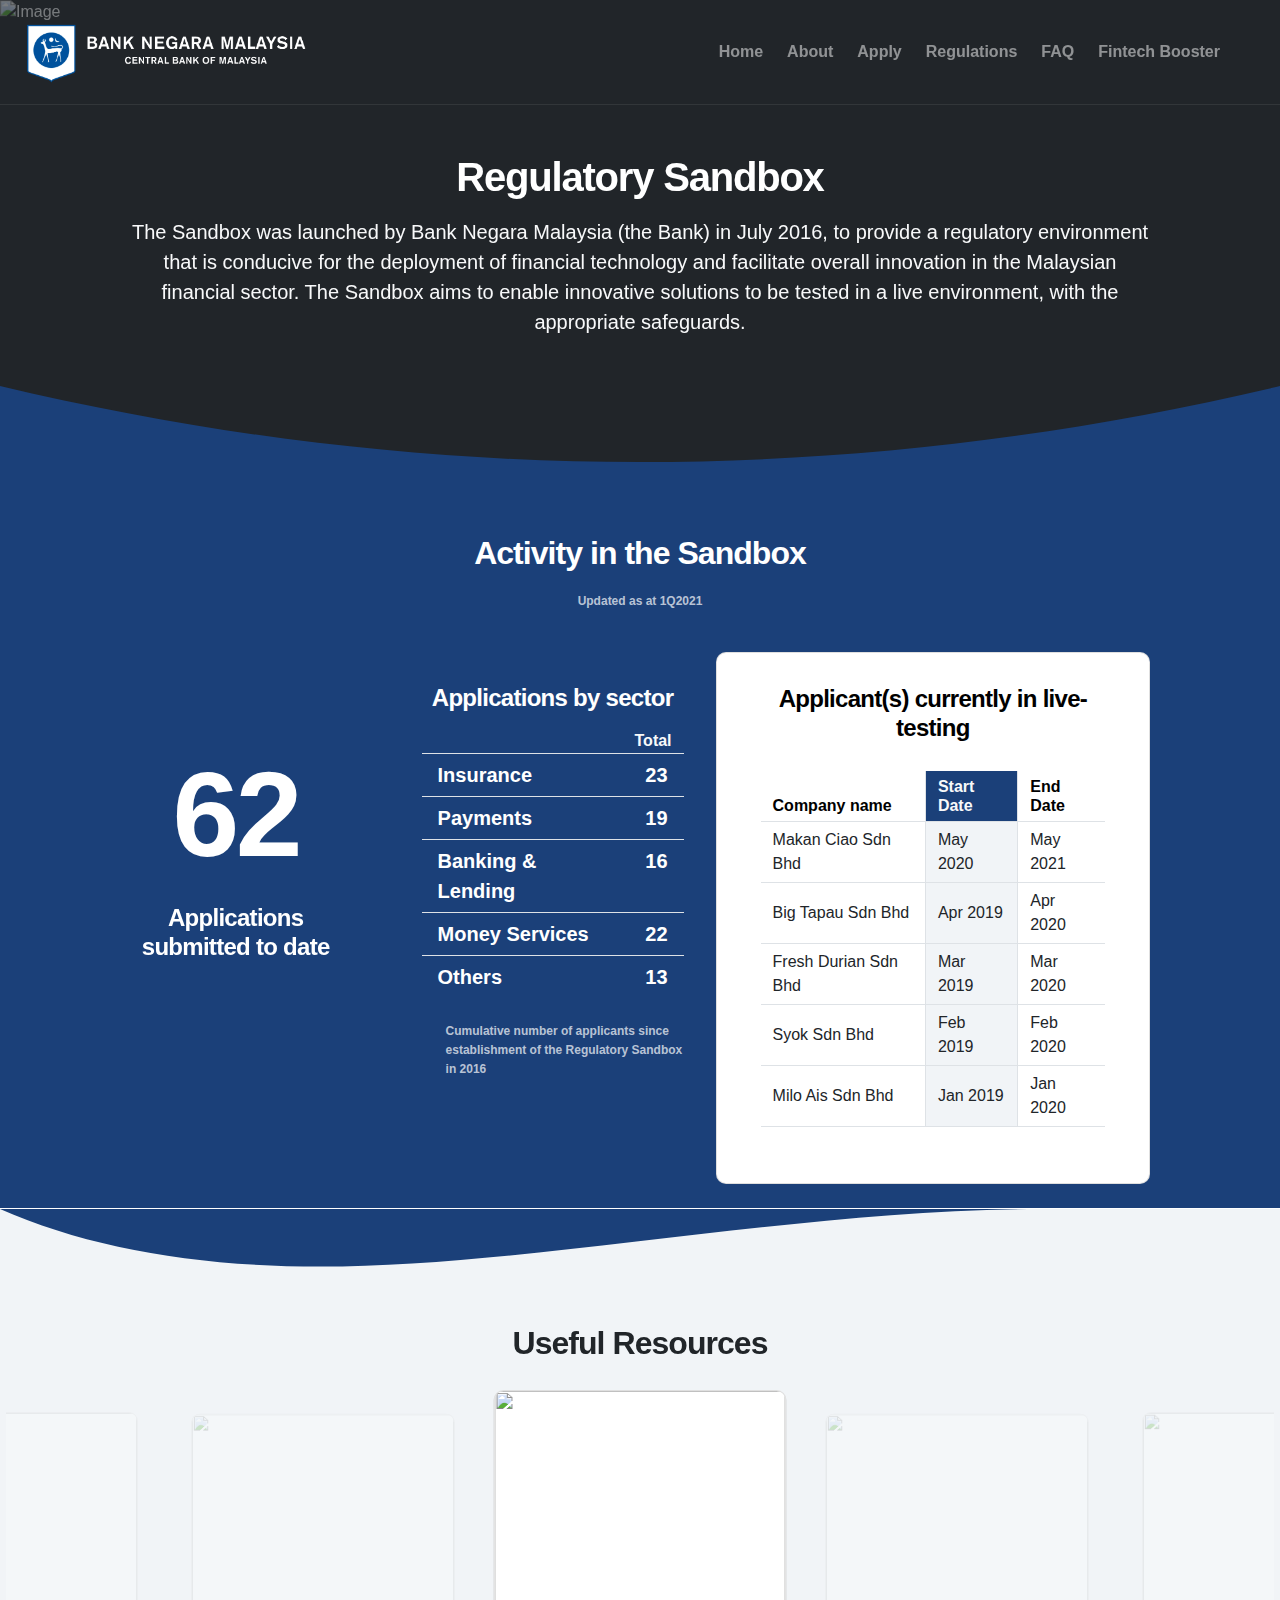
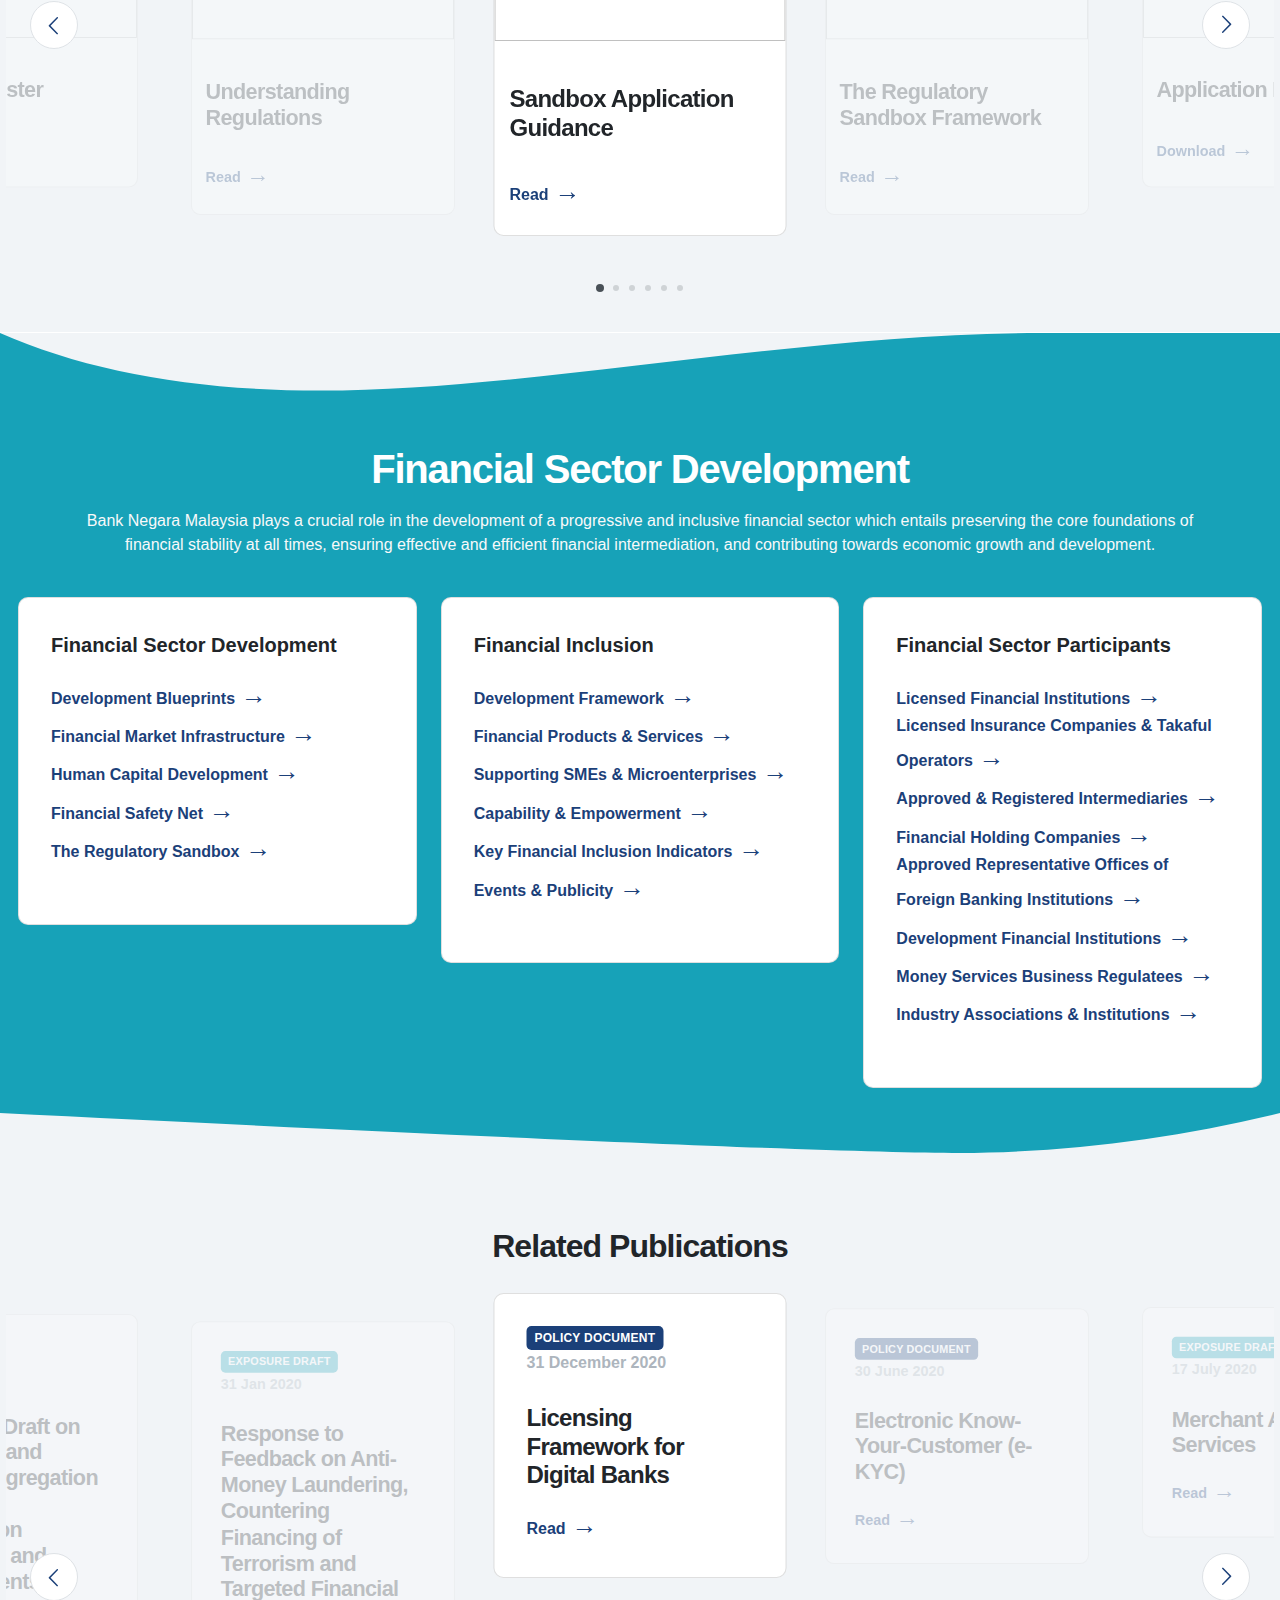
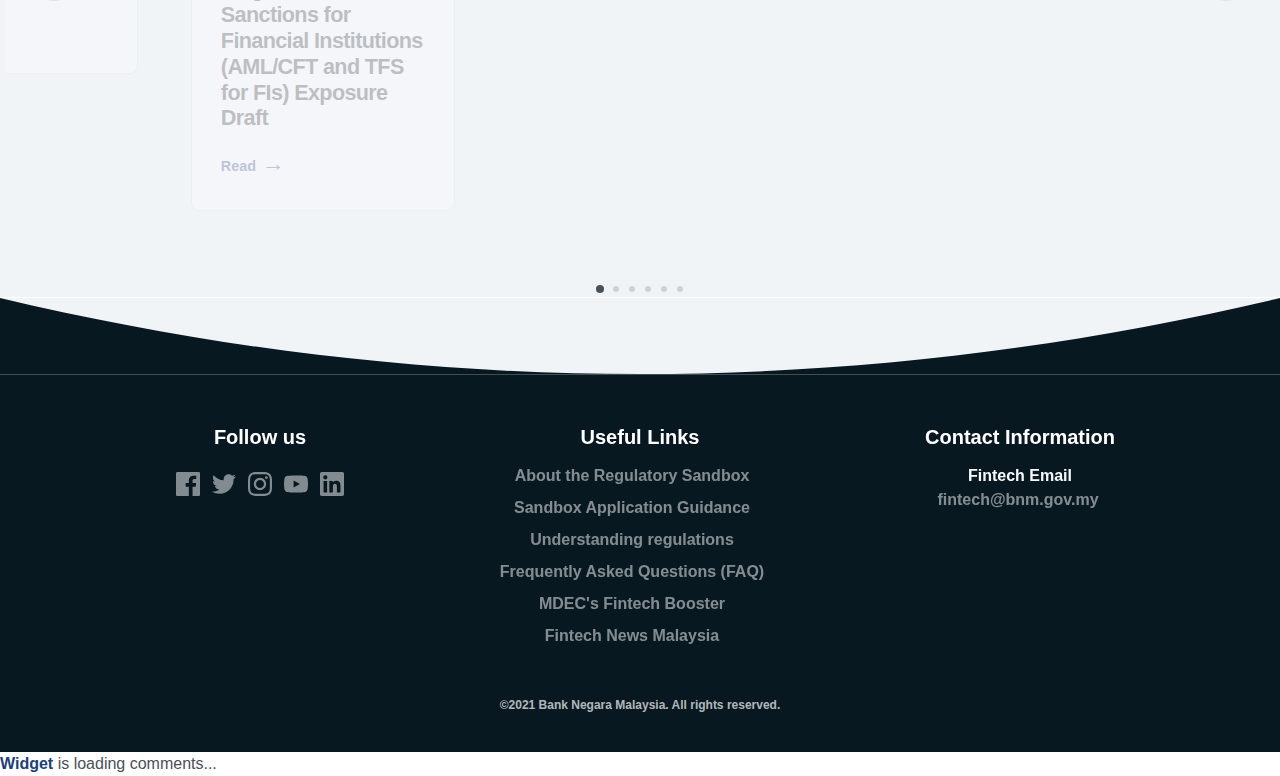
==== index.html @ b15d2ab7 "test comment box" ====
<!DOCTYPE html>
<!-- saved from url=(0043)https://www.bnm.gov.my/finmkt.html -->
<html lang="en"><head><meta http-equiv="Content-Type" content="text/html; charset=UTF-8">
<style type="text/css" id="jarallax-clip-0">
#jarallax-container-0 {
           clip: rect(0 1903px 447.71875px 0);
           clip: rect(0, 1903px, 447.71875px, 0);
}
.pie {
  width:400px;
  height:300px;
  padding: 1em;
}
</style>
        </head>
<body data-smooth-scroll-offset="73" data-aos-easing="ease" data-aos-duration="400" data-aos-delay="0" data-new-gr-c-s-check-loaded="14.1000.0" data-gr-ext-installed="" class="loaded">



    
    <title>Regulatory Sandbox</title>
    <meta name="viewport" content="width=device-width, initial-scale=1.0">
    <meta name="description" content="BNM Regulatory Sandbox">
<link rel="shortcut icon" href="favicon.ico">
    <link href="Important-Stuff/loader-typing.css" rel="stylesheet" type="text/css" media="all">
    <link href="Important-Stuff/theme-coworking.css" rel="stylesheet" type="text/css" media="all">
    <link href="Important-Stuff/custom.css" rel="stylesheet" type="text/css" media="all">
    <link rel="preload" as="font" href="Important-Stuff/fonts/Inter-UI-upright.var.woff2" type="font/woff2" crossorigin="anonymous">
    <link rel="preload" as="font" href="Important-Stuff/fonts/Inter-UI.var.woff2" type="font/woff2" crossorigin="anonymous">

    <div class="loader">
      <div class="loading-animation"></div>
    </div>
 
    <div class="navbar-container" style="min-height: 142.531px; margin-bottom: -142.531px;">
      <nav class="navbar navbar-expand-lg navbar-dark" data-overlay="" data-sticky="top" style="max-width: 1903px; top: 0px;">
        <div class="container col">
          <div class="px-1 col-6 col-sm-5 col-md-4 col-lg-3 col-xl-3">
            <img src="Important-Stuff/bnm_logo_L.png" alt="BNM Logo">
          </div>

          <button class="navbar-toggler order-last" type="button" data-toggle="collapse" data-target=".navbar-collapse" aria-expanded="false" aria-label="Toggle navigation">
            <svg xmlns="http://www.w3.org/2000/svg" width="24" height="24" viewBox="0 0 24 24" fill="none" class="injected-svg icon navbar-toggler-open" data-src="images/icons/interface/menu.svg" xmlns:xlink="http://www.w3.org/1999/xlink">
<path d="M3 17C3 17.5523 3.44772 18 4 18H20C20.5523 18 21 17.5523 21 17V17C21 16.4477 20.5523 16 20 16H4C3.44772 16 3 16.4477 3 17V17ZM3 12C3 12.5523 3.44772 13 4 13H20C20.5523 13 21 12.5523 21 12V12C21 11.4477 20.5523 11 20 11H4C3.44772 11 3 11.4477 3 12V12ZM4 6C3.44772 6 3 6.44772 3 7V7C3 7.55228 3.44772 8 4 8H20C20.5523 8 21 7.55228 21 7V7C21 6.44772 20.5523 6 20 6H4Z" fill="#212529"></path>
</svg>
            <svg xmlns="http://www.w3.org/2000/svg" width="24" height="24" viewBox="0 0 24 24" fill="none" class="injected-svg icon navbar-toggler-close" data-src="images/icons/interface/cross.svg" xmlns:xlink="http://www.w3.org/1999/xlink">
<path d="M16.2426 6.34311L6.34309 16.2426C5.95257 16.6331 5.95257 17.2663 6.34309 17.6568C6.73362 18.0473 7.36678 18.0473 7.75731 17.6568L17.6568 7.75732C18.0473 7.36679 18.0473 6.73363 17.6568 6.34311C17.2663 5.95258 16.6331 5.95258 16.2426 6.34311Z" fill="#212529"></path>
<path d="M17.6568 16.2426L7.75734 6.34309C7.36681 5.95257 6.73365 5.95257 6.34313 6.34309C5.9526 6.73362 5.9526 7.36678 6.34313 7.75731L16.2426 17.6568C16.6331 18.0473 17.2663 18.0473 17.6568 17.6568C18.0474 17.2663 18.0474 16.6331 17.6568 16.2426Z" fill="#212529"></path>
</svg>
          </button>
          <div class="col-lg-8  col-xl-7 collapse navbar-collapse justify-content-end order-last">
            <div class="py-2 py-lg-0">
              <ul class="navbar-nav">
                
                <li class="nav-item ">
                  <a href="index.html" class="text-wrap nav-link">Home</a>
                </li>

                <li class="nav-item ">
                  <a href="About.html" target="_blank" class="text-wrap nav-link">About</a>
                </li>

                <li class="nav-item ">
                  <a href="Guidance.html" target="_blank" class="text-wrap nav-link">Apply</a>
                </li>

                <li class="nav-item ">
                  <a href="Regulations.html" target ="_blank" class="text-wrap nav-link">Regulations</a>
                </li>
                
                <li class="nav-item ">
                  <a href="FAQ.html" target ="_blank" class="text-wrap nav-link">FAQ</a>
                </li>
                
                <li class="nav-item ">
                  <a href="https://fintechbooster.com.my/" target ="_blank" class="text-wrap nav-link">Fintech Booster</a>
                </li>
                
                <li class="nav-item dropdown">
                  <a href="" class=" text-wrap nav-link dropdown-toggle" data-toggle="dropdown-grid" aria-expanded="false" aria-haspopup="true"></a>
                  <div class="dropdown-menu row" style="left: -1855px;">
                    <div class="col-auto" data-dropdown-content="" style="left: 1855px;">
                      <div class="dropdown-grid-menu">
                      <a href="" class="dropdown-item"></a>
                      </div>
                    </div>
                  </div>
                </li>
              </ul>
            </div>
          </div>
        </div>
      </nav>
    </div>
     
    <section class="bg-dark text-light header-inner p-0 jarallax position-relative" data-jarallax="" data-speed="0.2" data-overlay="" style="padding-top: 142.531px !important;">
      
      
      <div class="container py-0">
         <div class="row py-5 text-center justify-content-center aos-init aos-animate" data-aos="fade-up">
           <div class="col">
        <h1 class="h1">Regulatory Sandbox</h1>
            <p class="lead px-5 mb-0">The Sandbox was launched by Bank Negara Malaysia (the Bank) in July 2016, to provide a regulatory environment that is conducive for the deployment of financial technology and facilitate overall innovation in the Malaysian financial sector. The Sandbox aims to enable innovative solutions to be tested in a live environment, with the appropriate safeguards.</p>
           </div>
         </div>
       </div>
 
  
       <div class="divider">
        <svg xmlns="http://www.w3.org/2000/svg" xmlns:xlink="http://www.w3.org/1999/xlink" width="100%" height="96px" viewBox="0 0 100 100" version="1.1" preserveAspectRatio="none" class="injected-svg bg-primary" data-src="/o/covid-19/images/dividers/divider-2.svg">
    <path d="M0,0 C16.6666667,66 33.3333333,99 50,99 C66.6666667,99 83.3333333,66 100,0 L100,100 L0,100 L0,0 Z"></path>
</svg>
       </div>
 
     <div id="jarallax-container-0" style="position: absolute; top: 0px; left: 0px; width: 100%; height: 100%; overflow: hidden; pointer-events: none; z-index: -100;"><img src="https://www.laststagewest.net/wp-content/uploads/2019/08/what-is-internet-marketing-jobs.jpeg" alt="Image" class="jarallax-img opacity-40" style="object-fit: cover; object-position: 50% 50%; max-width: none; position: fixed; top: 0px; left: 0px; width: 1903px; height: 801.544px; overflow: hidden; pointer-events: none; margin-top: 44.2281px; transform: translate3d(0px, -39.3266px, 0px);"></div></section>
 
     
     <section class="bg-primary pt-6 pb-0 has-divider text-light">
       <div class="container py-0">
         <div class="row justify-content-center text-center mb-3">
           <div class="col">
             <h2 class="h2">Activity in the Sandbox</h2>
             <p><small class="text-muted">Updated as at 1Q2021</small></p>
           </div>
         </div>
       </div>
 
         <div class="row justify-content-center">
           <div class="col-auto pt-7 mr-5 aos-init aos-animate text-light" data-aos="fade-up" data-aos-delay="100" style="text-align: center;">
             <span class="display-4 d-block" data-countup="" data-start="1" data-end="93" data-duration="5" data-grouping="true" style="font-size: 120px; text-align: center;">93</span>
             <span class="h4">Applications</span>
             <div style="text-align: center;"><span class="h4">submitted to date</span></div>
           </div> 
 
                     <div class="card-body col-3 text-light">
                       <h4 style="text-align: center;">Applications by sector</h4>
                       <div class="column mr-2" style="text-align: right;"><b>Total</b></div>
                       <table class="table">
                       <tbody><tr>
                         <th class="h5 pt-1 pb-1" scope="row">Insurance 
                 </th>
                         <td class="h5 pt-1 pb-1" style="text-align: right;">23</td>
                       </tr>
                       <tr>
                        <th class="h5 pt-1 pb-1" scope="row">Payments 
                 </th>
                         <td class="h5 pt-1 pb-1" style="text-align: right;">19</td>
                       </tr>
                       <tr>
                         <th class="h5 pt-1 pb-1" scope="row">Banking & Lending
                 </th>
                         <td class="h5 pt-1 pb-1" style="text-align: right;">16</td>
                       </tr>
                       <tr>
                         <th class="h5 pt-1 pb-1" scope="row">Money Services
                 </th>
                         <td class="h5 pt-1 pb-1" style="text-align: right;">22</td>
                       </tr>
                       <tr>
                       </tr><tr>
                         <th class="h5 pt-1 pb-1" scope="row">Others
                 </th>
                         <td class="h5 pt-1 pb-1" style="text-align: right;">13</td>
                       </tr>
                       </tbody></table>
                       <small style="text-align: left" class="ml-3 text-muted">Cumulative number of applicants since establishment of the Regulatory Sandbox in 2016</small>
                     </div>

       
       <!--  FIN MKT LONG TERM INDICATORS -->
       
                  <div class="card col-4">
                    <div class="card-body d-flex flex-column">
                      <table class="table pricing-table ">
                        <h4 class="pb-2" style="text-align: center; color: black;">Applicant(s) currently in live-testing</h4>
                    <thead>
                      <tr>
                        <th scope="col" class="py-1 px-2 h6" style="color: black;"> Company name</th>
                        <th scope="col" class="py-1 px-2 bg-primary text-light h6">Start Date</th>
                        <th scope="col" class="py-1 px-2 h6" style="color: black;">End Date</th>
                      </tr>
                    </thead>
                    <tbody>
                      <tr>
                        <td scope="col" class="py-1 px-2">Makan Ciao Sdn Bhd</td>
                        <td scope="col" class="py-1 px-2 bg-primary-alt">May 2020</td>
                        <td scope="col" class="py-1 px-2">May 2021</td>
                      </tr>
                      <tr>
                        <td scope="col" class="py-1 px-2">Big Tapau Sdn Bhd</td>
                        <td scope="col" class="py-1 px-2 bg-primary-alt">Apr 2019</td>
                        <td scope="col" class="py-1 px-2">Apr 2020</td>
                      </tr>
                      <tr>
                        <td scope="col" class="py-1 px-2">Fresh Durian Sdn Bhd</td>
                        <td scope="col" class="py-1 px-2 bg-primary-alt">Mar 2019</td>
                        <td scope="col" class="py-1 px-2">Mar 2020</td>
                      </tr>
                      <tr>
                        <td scope="col" class="py-1 px-2">Syok Sdn Bhd</td>
                        <td scope="col" class="py-1 px-2 bg-primary-alt">Feb 2019</td>
                        <td scope="col" class="py-1 px-2">Feb 2020</td>
                      </tr>
                      <tr>
                        <td scope="col" class="py-1 px-2">Milo Ais Sdn Bhd</td>
                        <td scope="col" class="py-1 px-2 bg-primary-alt">Jan 2019</td>
                        <td scope="col" class="py-1 px-2">Jan 2020</td>
                      </tr>
                      </tbody></table>
                    </div>
                  </div>
                   </div>
                 </div>
       
             </div>
 </section>

 <div class="divider bg-primary py-0">
  <svg xmlns="http://www.w3.org/2000/svg" xmlns:xlink="http://www.w3.org/1999/xlink" width="100%" height="96px" viewBox="0 0 100 100" version="1.1" preserveAspectRatio="none" class="injected-svg bg-primary-alt" data-src="/o/covid-19/images/dividers/divider-3.svg">
<path d="M0,0 C6.83050094,50 15.1638343,75 25,75 C41.4957514,75 62.4956597,0 81.2456597,0 C93.7456597,0 99.9971065,0 100,0 L100,100 L0,100"></path>
</svg>
</div>



<section class="bg-primary-alt pt-0 pb-6">
    
  <div class="container">
        <div class="row justify-content-center text-center mb-2">
          <div class="col">
            <h2 class="mx-lg-8"><br>Useful Resources</br></h2>
            </div>
          </div>
        </div>
      
      <div class="arrows-inside highlight-selected mb-0 mx-1 flickity-enabled is-draggable" data-flickity="{ &quot;autoPlay&quot;: true, &quot;imagesLoaded&quot;: true, &quot;wrapAround&quot;: true }" tabindex="0">
   
          
<!--CAROUSELL-->
          <div class="carousel-cell col-lg-3 col-md-3 col-sm-6 col-6 py-10">
            <div class="card card-body d-flex flex-column" style="padding:0;">
                    <a href="#">
                      <div class="mr-2">
                      </div>
                      <img src="https://img.freepik.com/free-photo/aerial-view-business-data-analysis-graph_53876-13390.jpg?size=626&ext=jpg" class="card-img-top flex-grow-1" height="250px">
                    <h4 style="margin: 15px;"><br>Sandbox Application Guidance</h4></a>
                    <a href="Guidance.html" target ="_blank" class="hover-arrow mb-3" style="margin: 15px;">Read</a>
                    </div>
                  </div>

            <div class="carousel-cell col-lg-3 col-md-3 col-sm-6 col-6 py-10">
              <div class="card card-body d-flex flex-column" style="padding:0;">
                     <a href="#">
                        <div class="mr-2">
                        </div>
                        <img src="https://s3images.coroflot.com/user_files/individual_files/492635_N97W_so9_OqNDmvQ3KF7v0EO7.jpg" class="card-img-top flex-grow-1" height="250px">
                        <h4 style="margin: 15px;"><br>The Regulatory Sandbox Framework</h4></a>
                          <a href="https://www.bnm.gov.my/documents/20124/761691/pd_regulatorysandboxframework_Oct2016.pdf" target ="_blank" class="hover-arrow mb-3" style="margin: 15px;">Read</a>
                        </div>
                      </div>

                      <div class="carousel-cell col-lg-3 col-md-3 col-sm-6 col-6 py-10">
                        <div class="card card-body d-flex flex-column" style="padding:0;">
                          <a href="#">
                                  <div class="mr-2">
                                  </div>
                                  <img src="https://ak.picdn.net/shutterstock/videos/1019128414/thumb/10.jpg" class="card-img-top flex-grow-1" height="250px" >
                                  <h4 style="margin: 15px;"><br>Application Form</h4>
                                  <a href="/BNM-Sandbox-Application-Form.docx" download="BNM-Sandbox-Application-Form.docx" target ="_blank" class="hover-arrow mb-3" style="margin: 15px;">Download</a>
                              </div>
                            </div>

                            <div class="carousel-cell col-lg-3 col-md-3 col-sm-6 col-6 py-10">
                        <div class="card card-body d-flex flex-column" style="padding:0;">
                                      <a href="#">
                                        <div class="mr-2">
                                        </div>
                                        <img src="https://img.freepik.com/free-photo/business-man-hand-holding-wooden-cube-with-faq-text_42256-1160.jpg?size=626&ext=jpg" class="card-img-top flex-grow-1" height="250px">
                                      <h4 style="margin: 15px"><br>Frequently Asked Questions (FAQ)</h4></a>
                                      <a href="FAQ.html" target ="_blank" class="hover-arrow mb-3" style="margin: 15px;">Read</a>
                                    </div>
                                  </div>

                                  <div class="carousel-cell col-lg-3 col-md-3 col-sm-6 col-6 py-10">
                        <div class="card card-body d-flex flex-column" style="padding:0;">
                                            <a href="#">
                                              <div class="mr-2">
                                              </div>
                                              <img src="https://www.richardweechambers.com/wp-content/uploads/2020/08/RWC-e-Flyer_Partner-of-Fintech-Booster_Logo_RWC_Instagram-803x402.jpg" class="card-img-top flex-grow-1" height="250px">
                                            <h4 style="margin: 15px;"><br>Fintech Booster</h4></a>
                                            <a href="https://fintechbooster.com.my/" target ="_blank" class="hover-arrow mb-3" style="margin: 15px;">Explore</a>
                                          </div>
                                        </div>

                                        <div class="carousel-cell col-lg-3 col-md-4 col-sm-7 col-7 py-10">
                        <div class="card card-body d-flex flex-column" style="padding:0;">
                                                  <a href="#">
                                                    <div class="mr-2">
                                                    </div>
                                                    <img src="https://st.depositphotos.com/1007283/2518/i/600/depositphotos_25184919-stock-photo-rules-and-regulations.jpg" class="card-img-top flex-grow-1" height="250px">
                                                    <h4 style="margin: 15px;"><br>Understanding Regulations</h4></a>
                                                  <a href="Regulations.html" target ="_blank" class="hover-arrow mb-3" style="margin: 15px;">Read</a>
                                                </div>
                                              </div>

                                            </div>

  
<!--END OF CAROUSELL-->   
</section>

<div class="divider bg-primary-alt py-0">
  <svg xmlns="http://www.w3.org/2000/svg" xmlns:xlink="http://www.w3.org/1999/xlink" width="100%" height="96px" viewBox="0 0 100 100" version="1.1" preserveAspectRatio="none" class="injected-svg bg-info" data-src="images/dividers/divider-3.svg">
<path d="M0,0 C6.83050094,50 15.1638343,75 25,75 C41.4957514,75 62.4956597,0 81.2456597,0 C93.7456597,0 99.9971065,0 100,0 L100,100 L0,100"></path>
</svg>
</div>

   


 


<!--  FINANCIAL DEVELOPMENT  -->

<section class="bg-info pt-4 pb-0 has-divider">
  <div class="container py-0">
    <div class="row justify-content-center text-light text-center mb-3">
      <div class="col">
        <h3 class="h1 mx-xl-6">Financial Sector Development</h3>
        <p class="">Bank Negara Malaysia plays a crucial role in the development of a progressive and inclusive financial sector which entails preserving the core foundations of financial stability at all times, ensuring effective and efficient financial intermediation, and contributing towards economic growth and development.</p>
      </div>
    </div>
  </div>

  <div class="row mx-1 justify-content-center">

      <div class="col-11 col-md-6 col-lg-4">
        <div class="card card-body">
          <div class="flex-grow-1 mb-3">
            <h5 class="h5">
              Financial Sector Development
            </h5>
            <div><a href="https://www.bnm.gov.my/financial-sector-blueprint" class="hover-arrow">Development Blueprints</a></div>
            <div><a href="https://www.bnm.gov.my/web/guest/financial-market-infrastructure" class="hover-arrow">Financial Market Infrastructure</a></div>
            <div><a href="https://www.bnm.gov.my/web/guest/human-capital-development" class="hover-arrow">Human Capital Development</a></div>
            <div><a href="https://www.bnm.gov.my/web/guest/financial-safety-net" class="hover-arrow">Financial Safety Net</a></div>
            <div><a href="" class="hover-arrow">The Regulatory Sandbox</a></div>
          </div>
        </div>
      </div>

      <div class="col-11 col-md-6 col-lg-4">
        <div class="card card-body">
          <div class="flex-grow-1 mb-3">
            <h5 class="h5">Financial Inclusion</h5>
            <div><a href="https://www.bnm.gov.my/overview-of-financial-inclusion-in-malaysia" target ="_blank" class="hover-arrow">Development Framework</a></div>                
            <div><a href="https://www.bnm.gov.my/financial-products-and-services" target ="_blank" class="hover-arrow">Financial Products & Services</a></div>
            <div><a href="https://www.bnm.gov.my/sme-financing" target ="_blank" class="hover-arrow">Supporting SMEs & Microenterprises</a></div>
            <div><a href="https://www.bnm.gov.my/financial-capability-and-empowerment" class="hover-arrow">Capability & Empowerment</a></div>
            <div><a href="https://www.bnm.gov.my/financial-inclusion-data-for-malaysia" target ="_blank" class="hover-arrow">Key Financial Inclusion Indicators</a></div>
            <div><a href="https://www.bnm.gov.my/events-and-highlights" target ="_blank" class="hover-arrow">Events & Publicity</a></div>
          </div>
        </div>
      </div>

      <div class="col-11 col-md-6 col-lg-4">
        <div class="card card-body">
          <div class="flex-grow-1 mb-3">
            <h5 class="h5">
              Financial Sector Participants
            </h5>
            <div><a href="https://www.bnm.gov.my/list-of-licensed-financial-institutions" class="hover-arrow">Licensed Financial Institutions</a></div>
            <div><a href="https://www.bnm.gov.my/list-of-licensed-financial-institutions" class="hover-arrow">Licensed Insurance Companies & Takaful Operators</a></div>
            <div><a href="https://www.bnm.gov.my/list-of-approved-and-registered-intermediaries" class="hover-arrow">Approved & Registered Intermediaries</a></div>
            <div><a href="https://www.bnm.gov.my/list-of-financial-holding-companies" class="hover-arrow">Financial Holding Companies</a></div>
            <div><a href="https://www.bnm.gov.my/list-of-approved-representative-offices-of-foreign-banking-institutions-in-malaysia" class="hover-arrow">Approved Representative Offices of Foreign Banking Institutions</a></div>
            <div><a href="https://www.bnm.gov.my/dfi-overview" class="hover-arrow">Development Financial Institutions</a></div>
            <div><a href="https://www.bnm.gov.my/existing-regulatees" class="hover-arrow">Money Services Business Regulatees</a></div>
            <div><a href="https://www.bnm.gov.my/industry-associations-training-institutions" class="hover-arrow">Industry Associations & Institutions</a></div>
    </div>
        </div>
      </div>
  </div>
  <div class="divider bg-info py-0">
    <svg xmlns="http://www.w3.org/2000/svg" xmlns:xlink="http://www.w3.org/1999/xlink" width="100%" height="96px" viewBox="0 0 100 100" version="1.1" preserveAspectRatio="none" class="injected-svg bg-primary-alt" data-src="/o/finmkt/images/dividers/divider-1.svg">
 <path d="M0,0 C40,33 66,52 75,52 C83,52 92,33 100,0 L100,100 L0,100 L0,0 Z"></path>
</svg>
</div>
</section>




<!-- LATEST PUBLICATIONS CAROUSEL -->

  
<section class="bg-primary-alt pt-0 pb-4">
  <div id="related-publications">
    
  <div class="container">
        <div class="row justify-content-center text-center mb-2">
          <div class="col">
            <h2 class="mx-lg-8"><br>Related Publications</br></h2>
            </div>
          </div>
        </div>
      </div>
      
      <div class="arrows-inside highlight-selected mb-0 mx-1 flickity-enabled is-draggable" data-flickity="{ &quot;autoPlay&quot;: true, &quot;imagesLoaded&quot;: true, &quot;wrapAround&quot;: true }" tabindex="0">
   
          
<!--CAROUSELL-->
          <div class="carousel-cell col-lg-3 col-md-3 col-sm-6 col-6 py-10">
            <div class="card card-body d-flex flex-column">
                    <a href="#">
                      <div class="mr-2">
                      <span class="badge badge-primary">Policy Document</span>
                      </div>
                      <span class="text-muted">31 December 2020</span>
                    <h4><br>Licensing Framework for Digital Banks</h4></a>
                    <a href="https://www.bnm.gov.my/-/regulatory-framework-for-digital-banks-update-" target ="_blank" class="hover-arrow">Read</a>
                  </div>
                </div>
            <div class="carousel-cell col-lg-3 col-md-3 col-sm-6 col-6 py-10">
              <div class="card card-body d-flex flex-column">
                     <a href="#">
                        <div class="mr-2">
                        <span class="badge badge-primary">Policy Document</span>
                        </div>
                         <span class="text-muted">30 June 2020</span>
                          <h4><br>Electronic Know-Your-Customer (e-KYC)</h4></a>
                          <a href="https://www.bnm.gov.my/documents/20124/948107/e-KYC+Policy+Document+300620.pdf/af752210-02e5-d2a4-e2ee-04b00c731a91?t=1594085248675" target ="_blank" class="hover-arrow">Read</a>
                        </div>
                      </div>
                      <div class="carousel-cell col-lg-3 col-md-3 col-sm-6 col-6 py-10">
                        <div class="card card-body d-flex flex-column">
                                <a href="#">
                                  <div class="mr-2">
                                  <span class="badge badge-info">Exposure Draft</span>
                                  </div>
                                  <span class="text-muted">17 July 2020</span>
                                <h4><br>Merchant Acquiring Services</h4></a>
                                <a href="https://www.bnm.gov.my/documents/20124/943361/Merchant+Acquiring+Services+-+Exposure+Draft.pdf/4aed917a-4ad1-5cab-400b-a1e0e3996341?t=1600348844368" target ="_blank" class="hover-arrow">Read</a>
                              </div>
                            </div>
                            <div class="carousel-cell col-lg-3 col-md-3 col-sm-6 col-6 py-10">
                              <div class="card card-body d-flex flex-column">
                                      <a href="#">
                                        <div class="mr-2">
                                        <span class="badge badge-primary">Policy Document</span>
                                        </div>
                                        <span class="text-muted">19 June 2020</span>
                                      <h4><br>Risk Management in Technology (RMiT)</h4></a>
                                      <a href="https://www.bnm.gov.my/documents/20124/963937/Risk+Management+in+Technology+%28RMiT%29.pdf/810b088e-6f4f-aa35-b603-1208ace33619?t=1592866162078" target ="_blank" class="hover-arrow">Read</a>
                                    </div>
                                  </div>
                                  <div class="carousel-cell col-lg-3 col-md-4 col-sm-7 col-7 py-10">
                                    <div class="card card-body d-flex flex-column">
                                            <a href="#">
                                              <div class="mr-2">
                                              <span class="badge badge-secondary">Public Notice</span>
                                              </div>
                                              <span class="text-muted">20 June 2019</span>
                                            <h4><br>Exposure Draft on Insurance and Takaful Aggregation Business Registration Procedure and Requirements</h4></a>
                                            <a href="https://www.bnm.gov.my/-/exposure-draft-on-insurance-and-takaful-aggregation-business-registration-procedure-and-requirements" target ="_blank" class="hover-arrow">Read</a>
                                          </div>
                                        </div>
                                        <div class="carousel-cell col-lg-3 col-md-4 col-sm-7 col-7 py-10">
                                          <div class="card card-body d-flex flex-column">
                                                  <a href="#">
                                                    <div class="mr-2">
                                                    <span class="badge badge-info">Exposure Draft</span>
                                                    </div>
                                                    <span class="text-muted">31 Jan 2020</span>
                                                  <h4><br>Response to Feedback on Anti-Money Laundering, Countering Financing of Terrorism and Targeted Financial Sanctions for Financial Institutions (AML/CFT and TFS for FIs) Exposure Draft</h4></a>
                                                  <a href="https://www.bnm.gov.my/-/exposure-draft-on-insurance-and-takaful-aggregation-business-registration-procedure-and-requirements" target ="_blank" class="hover-arrow">Read</a>
                                                </div>
                                              </div>
</section>    
<!--END OF CAROUSELL-->
     
    
    <div class="divider bg-primary-alt py-0">
        <svg xmlns="http://www.w3.org/2000/svg" xmlns:xlink="http://www.w3.org/1999/xlink" width="100%" height="96px" viewBox="0 0 100 100" version="1.1" preserveAspectRatio="none" class="injected-svg bg-primary-3" data-src="images/dividers/divider-1.svg">
    <path d="M0,0 C16.6666667,66 33.3333333,99 50,99 C66.6666667,99 83.3333333,66 100,0 L100,100 L0,100 L0,0 Z"></path>
</svg>
    </div>
    

<!-- PAGE FOOTER -->	 
 
    <footer class="pb-4 pt-5 bg-primary-3 text-light" id="footer">
      <div class="container text-center">
        <div class="row mb-2 justify-content-center">
          <div class="mb-3 col-sm-8 col-md-4 col-lg-4">
            <h5>Follow us</h5>
            <ul class="nav d-flex justify-content-center">
              <li class="nav-item ">
                <a href="https://facebook.com/bnm.official" target="bnm" class="nav-link px-1">
                  <svg xmlns="http://www.w3.org/2000/svg" role="img" viewBox="0 0 24 24" class="injected-svg icon undefined" data-src="images/icons/social/facebook.svg" xmlns:xlink="http://www.w3.org/1999/xlink"><title>Facebook icon</title><path d="M22.676 0H1.324C.593 0 0 .593 0 1.324v21.352C0 23.408.593 24 1.324 24h11.494v-9.294H9.689v-3.621h3.129V8.41c0-3.099 1.894-4.785 4.659-4.785 1.325 0 2.464.097 2.796.141v3.24h-1.921c-1.5 0-1.792.721-1.792 1.771v2.311h3.584l-.465 3.63H16.56V24h6.115c.733 0 1.325-.592 1.325-1.324V1.324C24 .593 23.408 0 22.676 0"></path></svg>
                </a>
              </li>
              <li class="nav-item">
                <a href="https://twitter.com/BNM_official" target="bnm" class="nav-link px-1">
                  <svg xmlns="http://www.w3.org/2000/svg" role="img" viewBox="0 0 24 24" class="injected-svg icon undefined" data-src="images/icons/social/twitter.svg" xmlns:xlink="http://www.w3.org/1999/xlink"><title>Twitter icon</title><path d="M23.954 4.569c-.885.389-1.83.654-2.825.775 1.014-.611 1.794-1.574 2.163-2.723-.951.555-2.005.959-3.127 1.184-.896-.959-2.173-1.559-3.591-1.559-2.717 0-4.92 2.203-4.92 4.917 0 .39.045.765.127 1.124C7.691 8.094 4.066 6.13 1.64 3.161c-.427.722-.666 1.561-.666 2.475 0 1.71.87 3.213 2.188 4.096-.807-.026-1.566-.248-2.228-.616v.061c0 2.385 1.693 4.374 3.946 4.827-.413.111-.849.171-1.296.171-.314 0-.615-.03-.916-.086.631 1.953 2.445 3.377 4.604 3.417-1.68 1.319-3.809 2.105-6.102 2.105-.39 0-.779-.023-1.17-.067 2.189 1.394 4.768 2.209 7.557 2.209 9.054 0 13.999-7.496 13.999-13.986 0-.209 0-.42-.015-.63.961-.689 1.8-1.56 2.46-2.548l-.047-.02z"></path></svg>
                </a>
              </li>
              <li class="nav-item">
                <a href="https://instagram.com/banknegaramalaysia" target="bnm" class="nav-link px-1">
                  <svg xmlns="http://www.w3.org/2000/svg" role="img" viewBox="0 0 24 24" class="injected-svg icon undefined" data-src="images/icons/social/instagram.svg" xmlns:xlink="http://www.w3.org/1999/xlink"><title>Instagram icon</title><path d="M12 0C8.74 0 8.333.015 7.053.072 5.775.132 4.905.333 4.14.63c-.789.306-1.459.717-2.126 1.384S.935 3.35.63 4.14C.333 4.905.131 5.775.072 7.053.012 8.333 0 8.74 0 12s.015 3.667.072 4.947c.06 1.277.261 2.148.558 2.913.306.788.717 1.459 1.384 2.126.667.666 1.336 1.079 2.126 1.384.766.296 1.636.499 2.913.558C8.333 23.988 8.74 24 12 24s3.667-.015 4.947-.072c1.277-.06 2.148-.262 2.913-.558.788-.306 1.459-.718 2.126-1.384.666-.667 1.079-1.335 1.384-2.126.296-.765.499-1.636.558-2.913.06-1.28.072-1.687.072-4.947s-.015-3.667-.072-4.947c-.06-1.277-.262-2.149-.558-2.913-.306-.789-.718-1.459-1.384-2.126C21.319 1.347 20.651.935 19.86.63c-.765-.297-1.636-.499-2.913-.558C15.667.012 15.26 0 12 0zm0 2.16c3.203 0 3.585.016 4.85.071 1.17.055 1.805.249 2.227.415.562.217.96.477 1.382.896.419.42.679.819.896 1.381.164.422.36 1.057.413 2.227.057 1.266.07 1.646.07 4.85s-.015 3.585-.074 4.85c-.061 1.17-.256 1.805-.421 2.227-.224.562-.479.96-.899 1.382-.419.419-.824.679-1.38.896-.42.164-1.065.36-2.235.413-1.274.057-1.649.07-4.859.07-3.211 0-3.586-.015-4.859-.074-1.171-.061-1.816-.256-2.236-.421-.569-.224-.96-.479-1.379-.899-.421-.419-.69-.824-.9-1.38-.165-.42-.359-1.065-.42-2.235-.045-1.26-.061-1.649-.061-4.844 0-3.196.016-3.586.061-4.861.061-1.17.255-1.814.42-2.234.21-.57.479-.96.9-1.381.419-.419.81-.689 1.379-.898.42-.166 1.051-.361 2.221-.421 1.275-.045 1.65-.06 4.859-.06l.045.03zm0 3.678c-3.405 0-6.162 2.76-6.162 6.162 0 3.405 2.76 6.162 6.162 6.162 3.405 0 6.162-2.76 6.162-6.162 0-3.405-2.76-6.162-6.162-6.162zM12 16c-2.21 0-4-1.79-4-4s1.79-4 4-4 4 1.79 4 4-1.79 4-4 4zm7.846-10.405c0 .795-.646 1.44-1.44 1.44-.795 0-1.44-.646-1.44-1.44 0-.794.646-1.439 1.44-1.439.793-.001 1.44.645 1.44 1.439z"></path></svg>
                </a>
              </li>
              <li class="nav-item">
                <a href="https://youtube.com/bnm0fficial" target="bnm" class="nav-link px-1">
                  <svg xmlns="http://www.w3.org/2000/svg" role="img" viewBox="0 0 24 24" class="injected-svg icon undefined" data-src="images/icons/social/youtube.svg" xmlns:xlink="http://www.w3.org/1999/xlink"><title>YouTube icon</title><path class="a" d="M23.495 6.205a3.007 3.007 0 0 0-2.088-2.088c-1.87-.501-9.396-.501-9.396-.501s-7.507-.01-9.396.501A3.007 3.007 0 0 0 .527 6.205a31.247 31.247 0 0 0-.522 5.805 31.247 31.247 0 0 0 .522 5.783 3.007 3.007 0 0 0 2.088 2.088c1.868.502 9.396.502 9.396.502s7.506 0 9.396-.502a3.007 3.007 0 0 0 2.088-2.088 31.247 31.247 0 0 0 .5-5.783 31.247 31.247 0 0 0-.5-5.805zM9.609 15.601V8.408l6.264 3.602z"></path></svg>
                </a>
              </li>
              <li class="nav-item">
                <a href="https://linkedin.com/company/bank-negara-malaysia" target="bnm" class="nav-link px-1">
                  <svg xmlns="http://www.w3.org/2000/svg" role="img" viewBox="0 0 24 24" class="injected-svg icon undefined" data-src="images/icons/social/linkedin.svg" xmlns:xlink="http://www.w3.org/1999/xlink"><title>LinkedIn icon</title><path d="M20.447 20.452h-3.554v-5.569c0-1.328-.027-3.037-1.852-3.037-1.853 0-2.136 1.445-2.136 2.939v5.667H9.351V9h3.414v1.561h.046c.477-.9 1.637-1.85 3.37-1.85 3.601 0 4.267 2.37 4.267 5.455v6.286zM5.337 7.433c-1.144 0-2.063-.926-2.063-2.065 0-1.138.92-2.063 2.063-2.063 1.14 0 2.064.925 2.064 2.063 0 1.139-.925 2.065-2.064 2.065zm1.782 13.019H3.555V9h3.564v11.452zM22.225 0H1.771C.792 0 0 .774 0 1.729v20.542C0 23.227.792 24 1.771 24h20.451C23.2 24 24 23.227 24 22.271V1.729C24 .774 23.2 0 22.222 0h.003z"></path></svg>
                </a>
              </li>
            </ul>
          </div>
          <div class="mb-3 col-sm-8 col-md-6 col-lg justify-content-center">
            <h5>Useful Links</h5>
            <ul class="nav flex-column">
              <li class="nav-item ">
                <a href="About.html" target ="_blank" class="text-wrap nav-link">About the Regulatory Sandbox</a>
              </li>

              <li class="nav-item ">
                <a href="Guidance.html" target="_blank" class="text-wrap nav-link">Sandbox Application Guidance</a>
              </li>

              <li class="nav-item ">
                <a href="Regulations.html" target ="_blank" class="text-wrap nav-link">Understanding regulations</a>
              </li>
              
              <li class="nav-item ">
                <a href="FAQ.html" target ="_blank" class="text-wrap nav-link">Frequently Asked Questions (FAQ)</a>
              </li>
              
              <li class="nav-item ">
                <a href="https://fintechbooster.com.my/" target ="_blank" class="text-wrap nav-link">MDEC's Fintech Booster</a>
              </li> 
              <li class="nav-item ">
                <a href="https://fintechnews.my/" target ="_blank" class="text-wrap nav-link">Fintech News Malaysia</a>
              </li>             
            </ul>
          </div>
          <div class="mb-3 col-sm-8 col-md-6 col-lg">
            <h5>Contact Information</h5>
            <ul class="nav flex-column">
              <li class="nav-item"><b>Fintech Email</b>
                <a href="mailto:fintech@bnm.gov.my" class="nav-link ml-2">fintech@bnm.gov.my</a>
              </li>              
            </ul>
          </div>
        </div>
        <div class="row justify-content-center">
          <div class="col col-md-auto text-center">
            <small class="text-muted">©2021 Bank Negara Malaysia. All rights reserved.
            </small>
          </div>
        </div>
      </div>
    </footer>
    
    <a href="" class="btn back-to-top btn-primary btn-round aos-init" data-smooth-scroll="" data-aos="fade-up" data-aos-offset="2000" data-aos-mirror="true" data-aos-once="false">
      <svg xmlns="http://www.w3.org/2000/svg" xmlns:xlink="http://www.w3.org/1999/xlink" width="24px" height="24px" viewBox="0 0 24 24" version="1.1" class="injected-svg icon" data-src="images/icons/theme/navigation/arrow-up.svg">
    <title>Icon For Arrow-up</title>
    <g stroke="none" stroke-width="1" fill="none" fill-rule="evenodd">
        <polygon points="0 0 24 0 24 24 0 24" opacity="0"></polygon>
        <rect fill="#000000" x="11" y="5" width="2" height="14" rx="1"></rect>
        <path d="M6.70710678,12.7071068 C6.31658249,13.0976311 5.68341751,13.0976311 5.29289322,12.7071068 C4.90236893,12.3165825 4.90236893,11.6834175 5.29289322,11.2928932 L11.2928932,5.29289322 C11.6714722,4.91431428 12.2810586,4.90106866 12.6757246,5.26284586 L18.6757246,10.7628459 C19.0828436,11.1360383 19.1103465,11.7686056 18.7371541,12.1757246 C18.3639617,12.5828436 17.7313944,12.6103465 17.3242754,12.2371541 L12.0300757,7.38413782 L6.70710678,12.7071068 Z" fill="#000000" fill-rule="nonzero"></path>
    </g>
</svg>
    </a>
    <!-- Required vendor scripts (Do not remove) -->
    <script type="text/javascript" src="Important-Stuff/jquery.min.js"></script>
    <script type="text/javascript" src="Important-Stuff/popper.min.js"></script>
    <script type="text/javascript" src="Important-Stuff/bootstrap.js"></script>

    <!-- Optional Vendor Scripts (Remove the plugin script here and comment initializer script out of index.js if site does not use that feature) -->

    <!-- Flatpickr (calendar/date/time picker UI) -->
    <script type="text/javascript" src="Important-Stuff/flatpickr.min.js"></script> 
    <!-- Flickity (handles touch enabled carousels and sliders) -->
    <script type="text/javascript" src="flickity.pkgd.min.js"></script>
    <!-- Isotope (masonry layouts and filtering) -->
    <script type="text/javascript" src="Important-Stuff/isotope.pkgd.min.js"></script>
    <!-- jarallax (parallax effect and video backgrounds) -->
    <script type="text/javascript" src="Important-Stuff/jarallax.min.js"></script>
    <script type="text/javascript" src="Important-Stuff/jarallax-video.min.js"></script>
    <script type="text/javascript" src="Important-Stuff/jarallax-element.min.js"></script>
    <!-- AOS (Animate On Scroll - animates elements into view while scrolling down) -->
    <script type="text/javascript" src="Important-Stuff/aos.js"></script>
    <!-- Ion rangeSlider (flexible and pretty range slider elements) -->
    <script type="text/javascript" src="Important-Stuff/ion.rangeSlider.min.js"></script> 
    <!-- jQuery Countdown (displays countdown text to a specified date) -->
    <script type="text/javascript" src="Important-Stuff/jquery.countdown.min.js"></script>
    <!-- ScrollMonitor (manages events for elements scrolling in and out of view) -->
    <script type="text/javascript" src="Important-Stuff/scrollMonitor.js"></script>
    <!-- SVGInjector (replaces img tags with SVG code to allow easy inclusion of SVGs with the benefit of inheriting colors and styles)-->
    <script type="text/javascript" src="Important-Stuff/svg-injector.umd.production.js"></script>
    <!-- Smooth scroll (animation to links in-page)-->
    <script type="text/javascript" src="Important-Stuff/smooth-scroll.polyfills.min.js"></script>
    <!-- Plyr (unified player for Video, Audio, Vimeo and Youtube) -->
    <script type="text/javascript" src="Important-Stuff/plyr.polyfilled.min.js"></script>
    <!-- Prism (displays formatted code boxes) -->
    <script type="text/javascript" src="Important-Stuff/prism.js"></script> 
    <!-- Required theme scripts (Do not remove) -->
    <script type="text/javascript" src="Important-Stuff/theme.js"></script>
    <!-- Removes page load animation when window is finished loading -->

    <!-- Clipboard (copies content from browser into OS clipboard) -->
<!--    <script type="text/javascript" src="../2020//js/clipboard.js"></script>-->
    <!-- Fancybox (handles image and video lightbox and galleries) -->
<!--    <script type="text/javascript" src="../2020//js/jquery.fancybox.min.js"></script>-->
    <!-- jQuery smartWizard facilitates steppable wizard content -->
<!--    <script type="text/javascript" src="../2020//js/jquery.smartWizard.min.js"></script>-->
    <!-- TwitterFetcher (displays a feed of tweets from a specified account)-->
<!--    <script type="text/javascript" src="../2020//js/twitterFetcher_min.js"></script>-->
    <!-- Typed text (animated typing effect)-->
<!--    <script type="text/javascript" src="../2020//js/typed.min.js"></script>-->
<!-- Global site tag (gtag.js) - Google Analytics -->
<script async="" src="Important-Stuff/js"></script>
</body></html>
 <!-- begin wwww.htmlcommentbox.com -->
 <div id="HCB_comment_box"><a href="http://www.htmlcommentbox.com">Widget</a> is loading comments...</div>
 <link rel="stylesheet" type="text/css" href="https://www.htmlcommentbox.com/static/skins/bootstrap/twitter-bootstrap.css?v=0" />
 <script type="text/javascript" id="hcb"> /*<!--*/ if(!window.hcb_user){hcb_user={};} (function(){var s=document.createElement("script"), l=hcb_user.PAGE || (""+window.location).replace(/'/g,"%27"), h="https://www.htmlcommentbox.com";s.setAttribute("type","text/javascript");s.setAttribute("src", h+"/jread?page="+encodeURIComponent(l).replace("+","%2B")+"&mod=%241%24wq1rdBcg%24DKd9.CfDKKbQwWKWLkmhS0"+"&opts=16862&num=10&ts=1619084279117");if (typeof s!="undefined") document.getElementsByTagName("head")[0].appendChild(s);})(); /*-->*/ </script>
<!-- end www.htmlcommentbox.com -->
---- Important-Stuff/loader-typing.css ----
/* Common Loader CSS */

@keyframes hideLoader{
    0%{ width: 100%; height: 100%; }
    100%{ width: 0; height: 0; }
}
body > div.loader{
        position: fixed;
        background: white;
        width: 100%;
        height: 100%;
        z-index: 1071;
        opacity: 0;
        transition: opacity .5s ease;
        overflow: hidden;
        pointer-events: none;
        display: flex;
        align-items: center;
        justify-content: center;
    }
    body:not(.loaded) > div.loader{
        opacity: 1;
    }
    body:not(.loaded){
        overflow: hidden;
    }
body.loaded > div.loader{
    animation: hideLoader .5s linear .5s forwards;
}

/* Typing Animation */
.loading-animation {
  width: 6px;
  height: 6px;
  border-radius: 50%;
  animation: typing 1s linear infinite alternate;
  position: relative;
  left: -12px;
}

@keyframes typing {
  0% {
    background-color: rgba(100,100,100, 1);
    box-shadow: 12px 0px 0px 0px rgba(100,100,100, 0.2),
      24px 0px 0px 0px rgba(100,100,100, 0.2);
  }

  25% {
    background-color: rgba(100,100,100, 0.4);
    box-shadow: 12px 0px 0px 0px rgba(100,100,100, 2),
      24px 0px 0px 0px rgba(100,100,100, 0.2);
  }

  75% {
    background-color: rgba(100,100,100, 0.4);
    box-shadow: 12px 0px 0px 0px rgba(100,100,100, 0.2),
      24px 0px 0px 0px rgba(100,100,100, 1);
  }
}
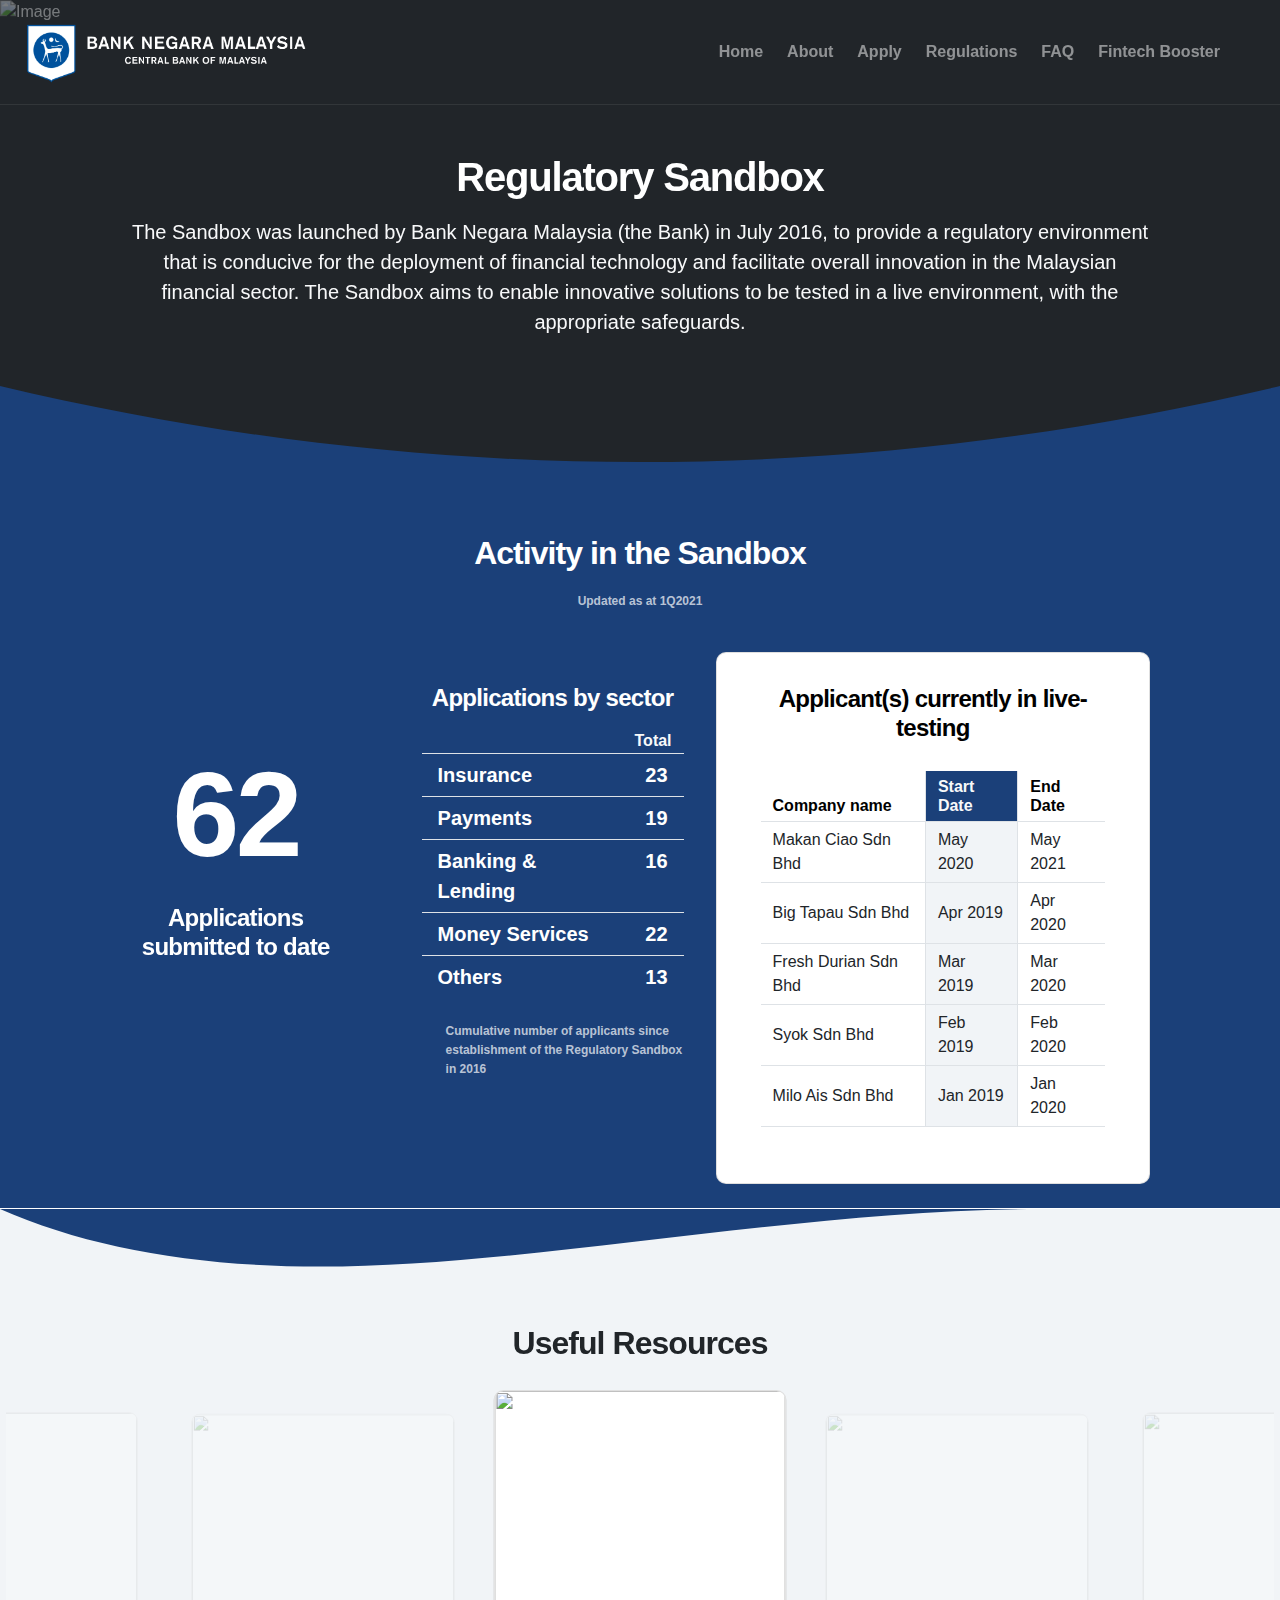
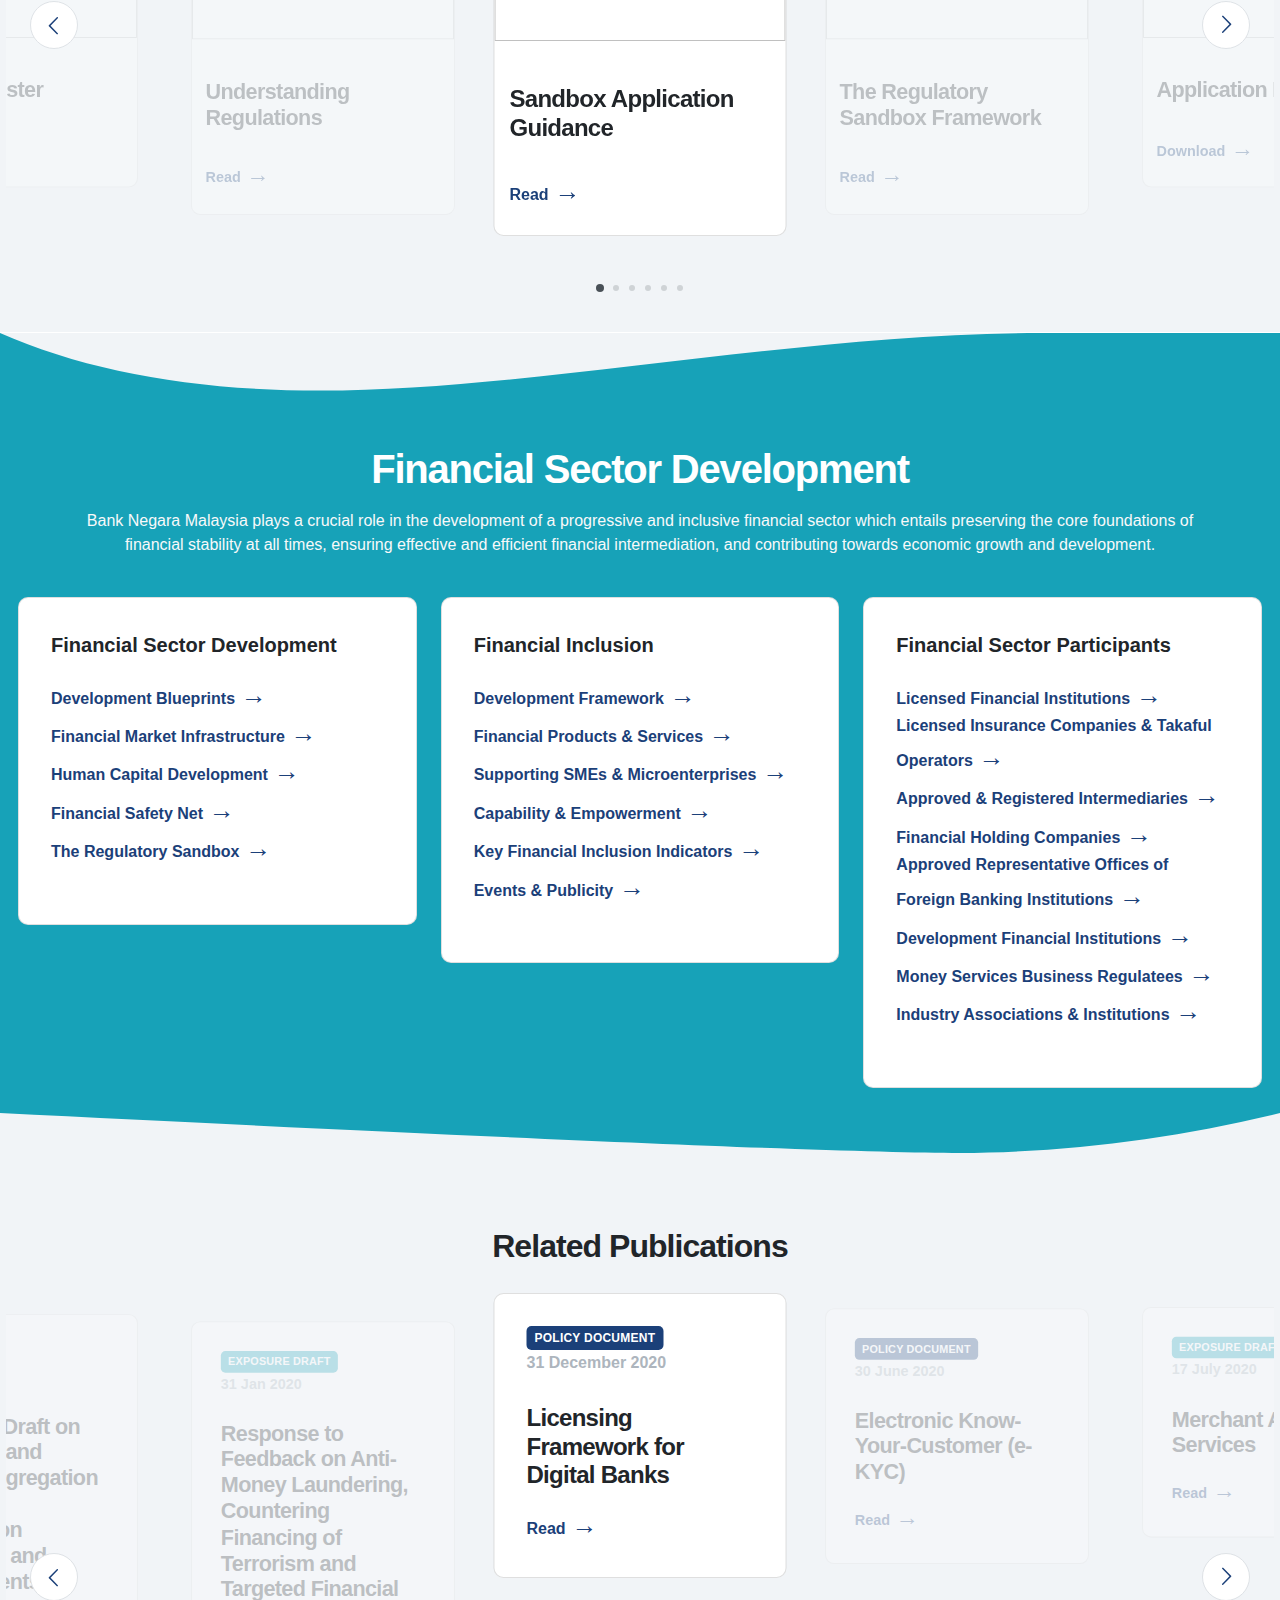
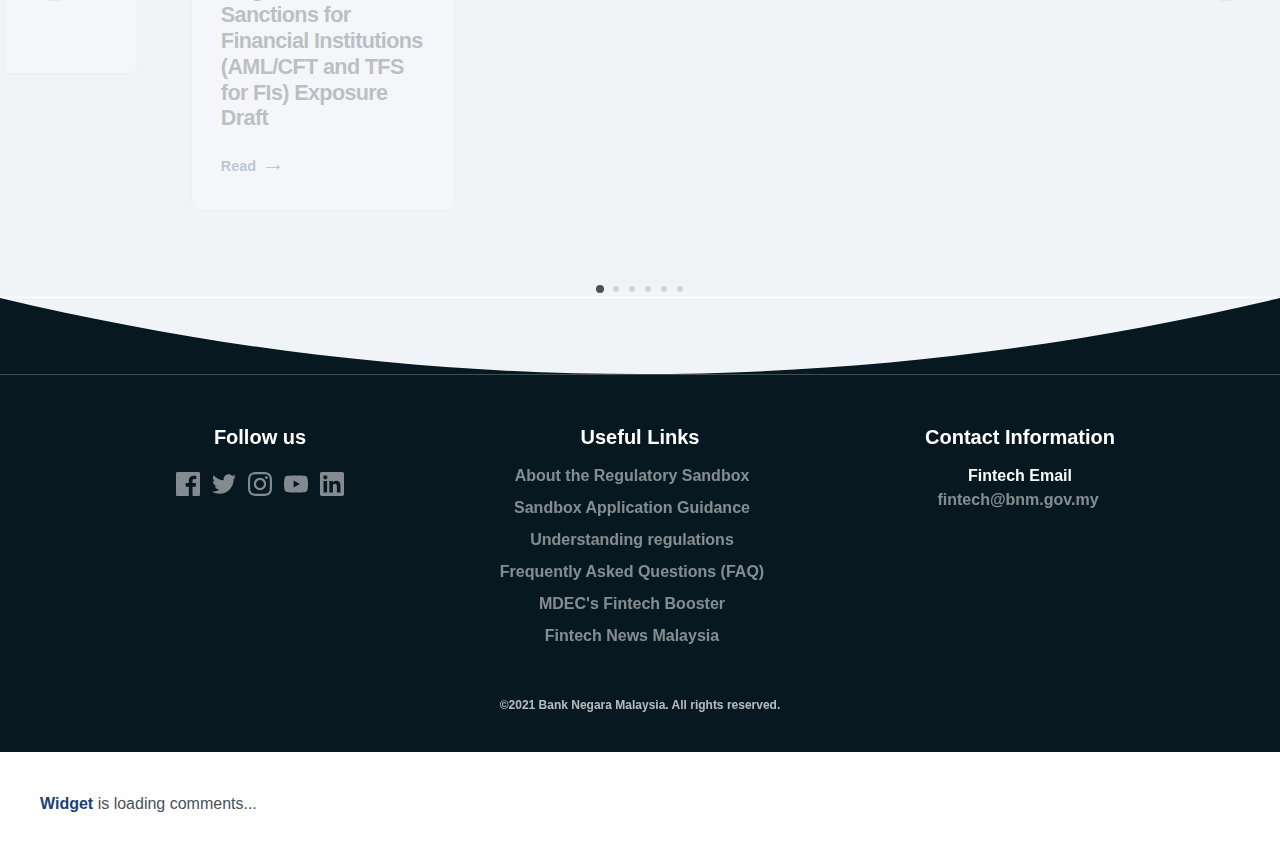
==== commit fb36919e: "update comments" ====
--- a/index.html
+++ b/index.html
@@ -627,9 +627,11 @@
 <!--    <script type="text/javascript" src="../2020//js/typed.min.js"></script>-->
 <!-- Global site tag (gtag.js) - Google Analytics -->
 <script async="" src="Important-Stuff/js"></script>
-</body></html>
+
  <!-- begin wwww.htmlcommentbox.com -->
- <div id="HCB_comment_box"><a href="http://www.htmlcommentbox.com">Widget</a> is loading comments...</div>
+ <div id="HCB_comment_box" style="margin: 2.5rem;"><a href="http://www.htmlcommentbox.com">Widget</a> is loading comments...</div>
  <link rel="stylesheet" type="text/css" href="https://www.htmlcommentbox.com/static/skins/bootstrap/twitter-bootstrap.css?v=0" />
  <script type="text/javascript" id="hcb"> /*<!--*/ if(!window.hcb_user){hcb_user={};} (function(){var s=document.createElement("script"), l=hcb_user.PAGE || (""+window.location).replace(/'/g,"%27"), h="https://www.htmlcommentbox.com";s.setAttribute("type","text/javascript");s.setAttribute("src", h+"/jread?page="+encodeURIComponent(l).replace("+","%2B")+"&mod=%241%24wq1rdBcg%24DKd9.CfDKKbQwWKWLkmhS0"+"&opts=16862&num=10&ts=1619084279117");if (typeof s!="undefined") document.getElementsByTagName("head")[0].appendChild(s);})(); /*-->*/ </script>
 <!-- end www.htmlcommentbox.com -->  
+
+</body></html>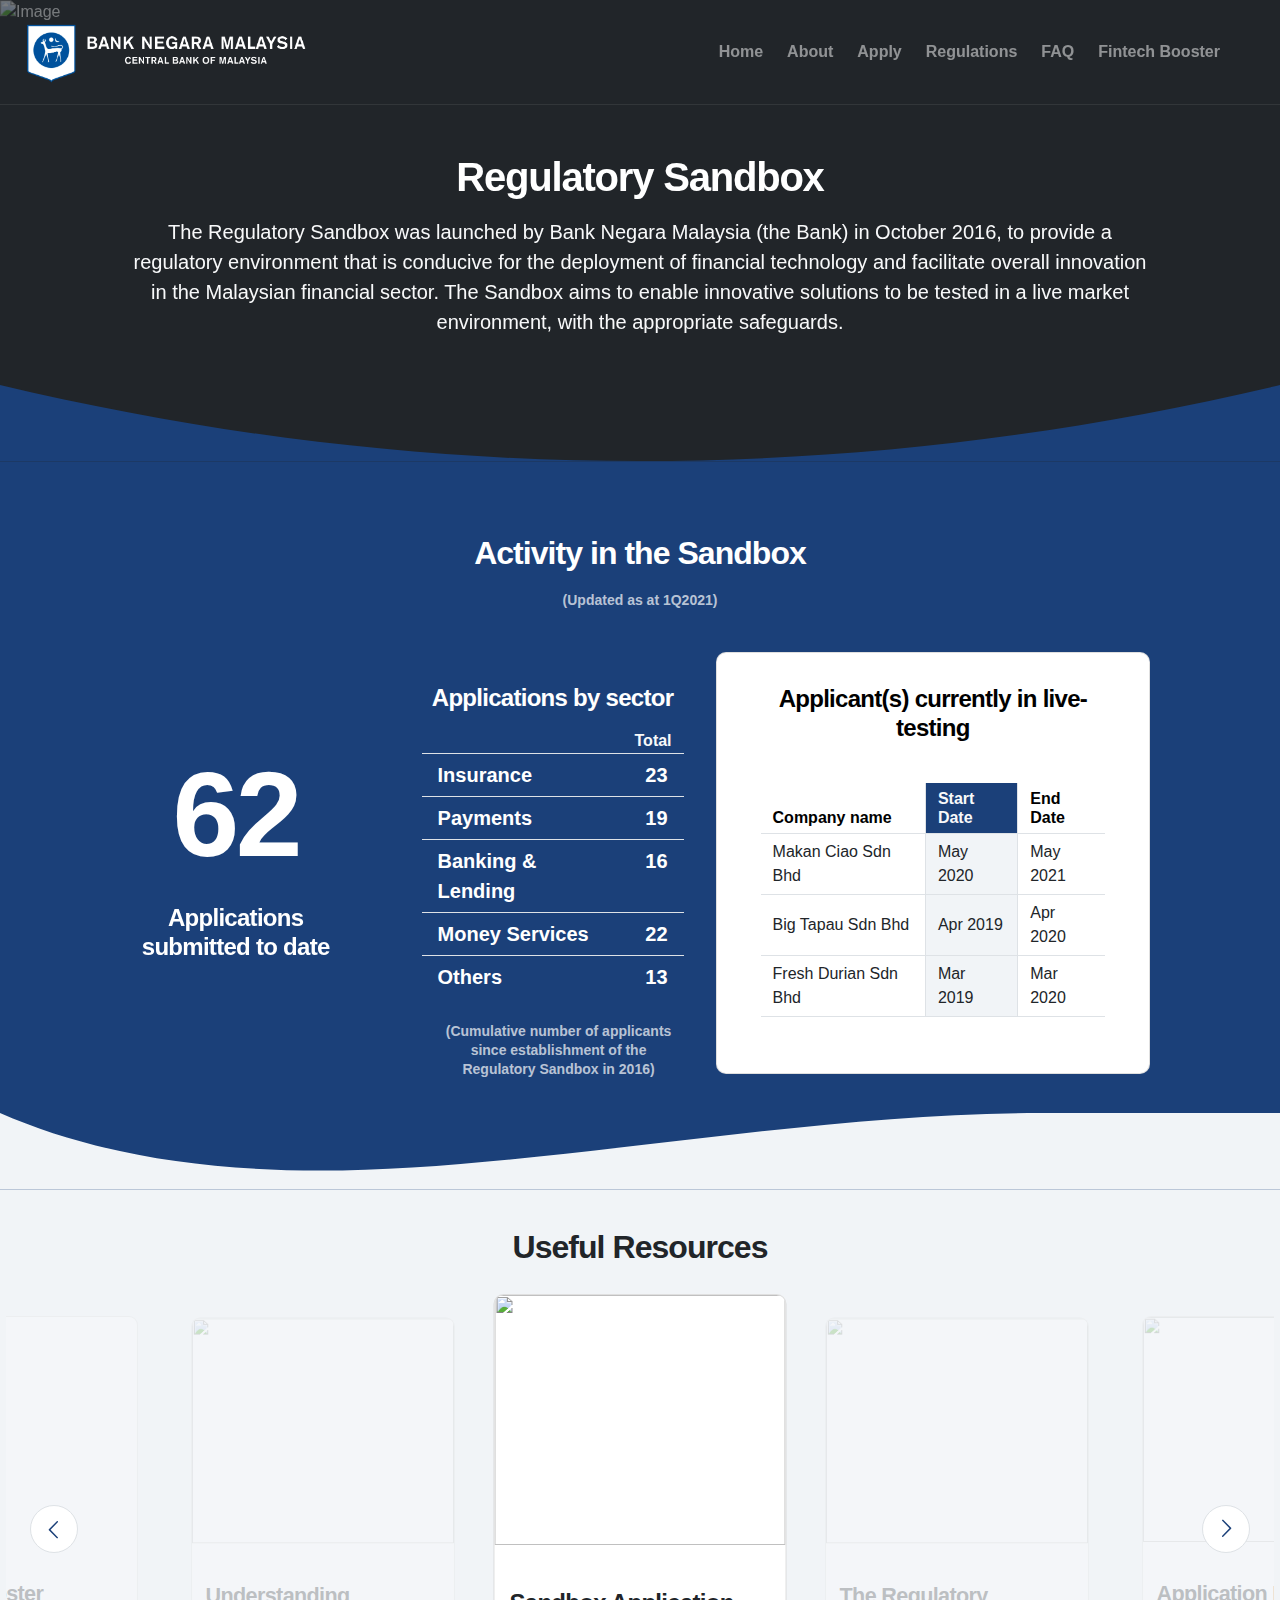
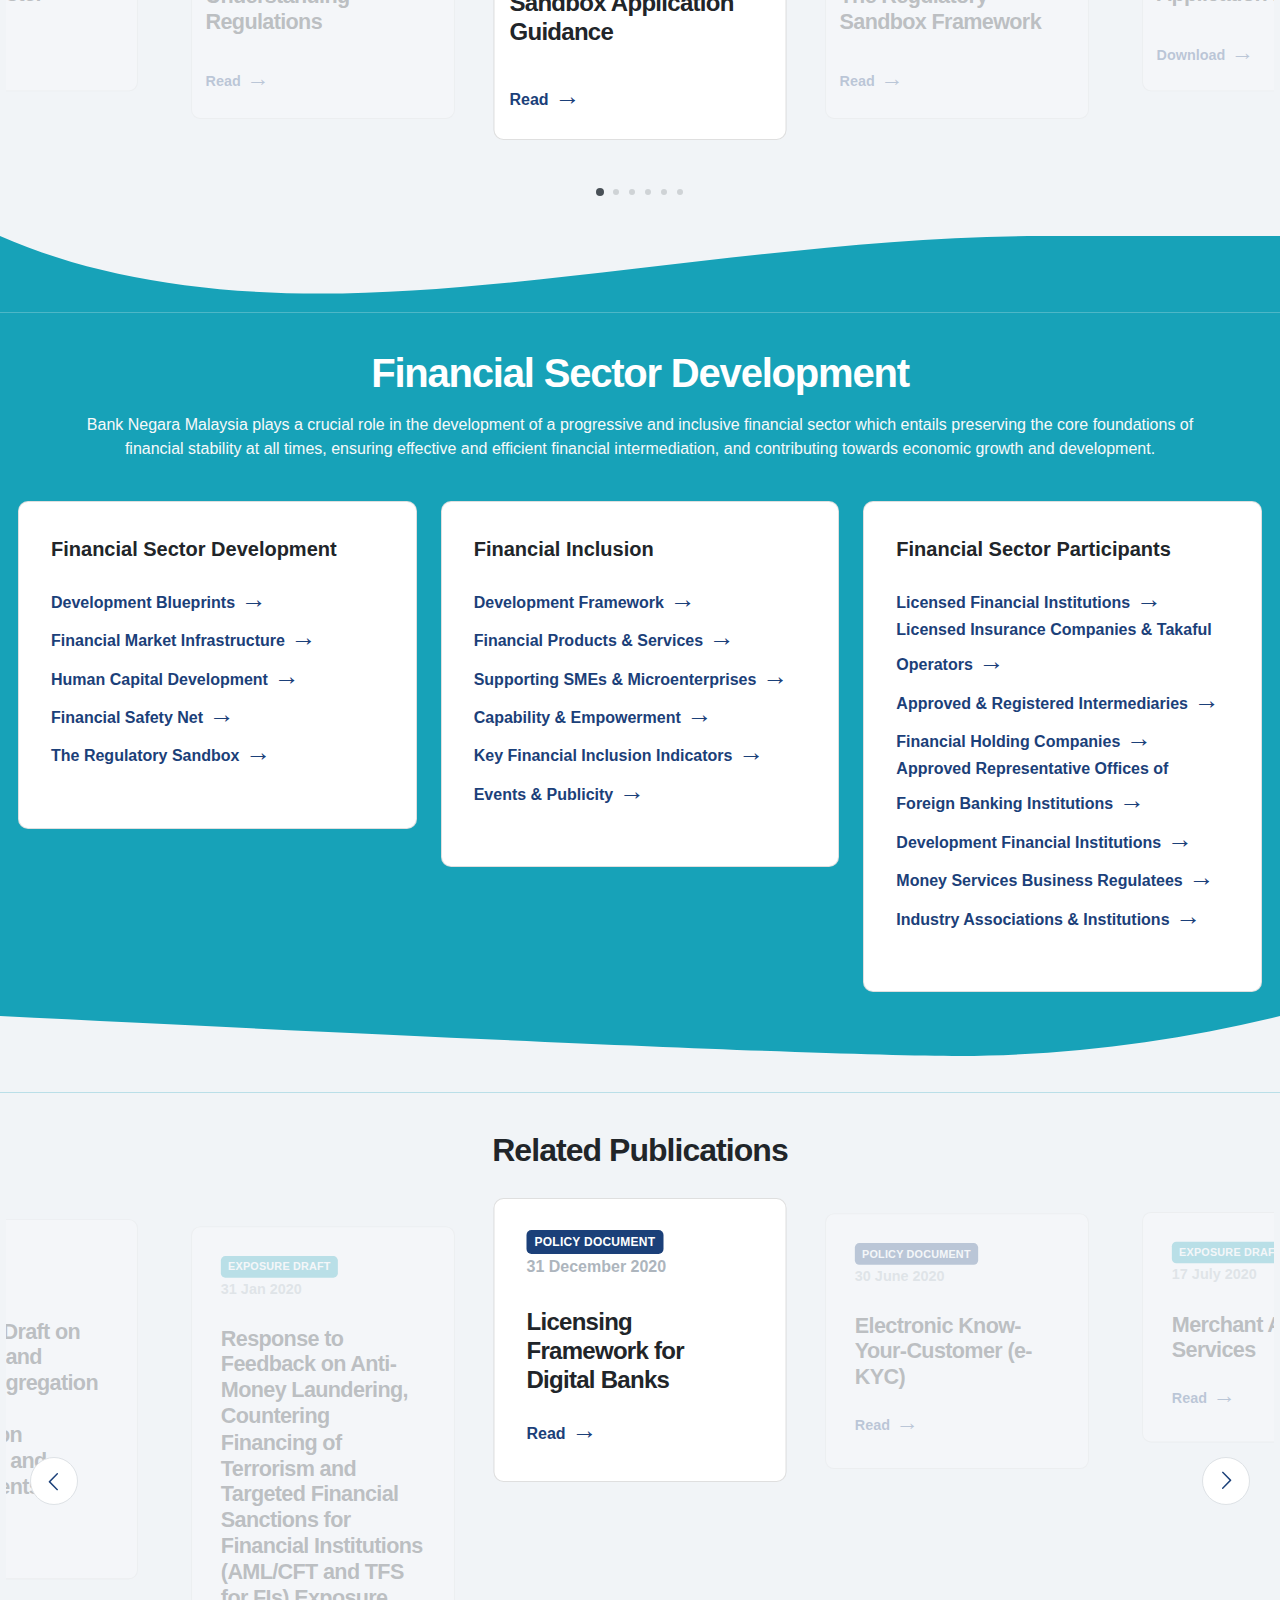
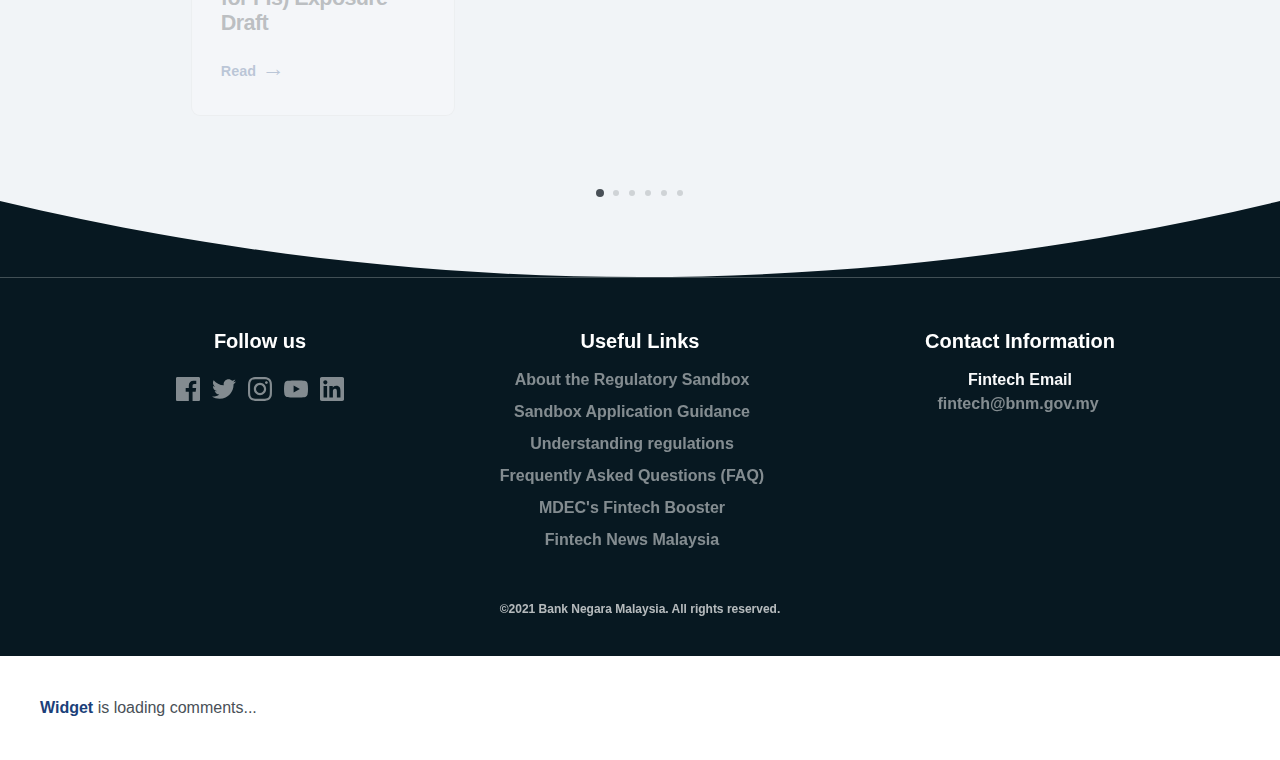
==== commit 677f38f7: "content update from WM" ====
--- a/index.html
+++ b/index.html
@@ -100,7 +100,7 @@
          <div class="row py-5 text-center justify-content-center aos-init aos-animate" data-aos="fade-up">
            <div class="col">
         <h1 class="h1">Regulatory Sandbox</h1>
-            <p class="lead px-5 mb-0">The Sandbox was launched by Bank Negara Malaysia (the Bank) in July 2016, to provide a regulatory environment that is conducive for the deployment of financial technology and facilitate overall innovation in the Malaysian financial sector. The Sandbox aims to enable innovative solutions to be tested in a live environment, with the appropriate safeguards.</p>
+            <p class="lead px-5 mb-0">The Regulatory Sandbox was launched by Bank Negara Malaysia (the Bank) in October 2016, to provide a regulatory environment that is conducive for the deployment of financial technology and facilitate overall innovation in the Malaysian financial sector. The Sandbox aims to enable innovative solutions to be tested in a live market environment, with the appropriate safeguards.</p>
            </div>
          </div>
        </div>
@@ -120,7 +120,7 @@
          <div class="row justify-content-center text-center mb-3">
            <div class="col">
              <h2 class="h2">Activity in the Sandbox</h2>
-             <p><small class="text-muted">Updated as at 1Q2021</small></p>
+             <p><small class="text-muted" style="font-size: 14px;">(Updated as at 1Q2021)</small></p>
            </div>
          </div>
        </div>
@@ -163,16 +163,16 @@
                          <td class="h5 pt-1 pb-1" style="text-align: right;">13</td>
                        </tr>
                        </tbody></table>
-                       <small style="text-align: left" class="ml-3 text-muted">Cumulative number of applicants since establishment of the Regulatory Sandbox in 2016</small>
+                       <small style="text-align: center; font-size: 14px;" class="ml-2 text-muted">(Cumulative number of applicants since establishment of the Regulatory Sandbox in 2016)</small>
                      </div>
 
        
        <!--  FIN MKT LONG TERM INDICATORS -->
        
-                  <div class="card col-4">
-                    <div class="card-body d-flex flex-column">
+       <div class="card col-4" style="height: fit-content;" >
+                    <div class="card-body flex-column" >
                       <table class="table pricing-table ">
-                        <h4 class="pb-2" style="text-align: center; color: black;">Applicant(s) currently in live-testing</h4>
+                        <h4 class="pb-3" style="text-align: center; color: black;">Applicant(s) currently in live-testing</h4>
                     <thead>
                       <tr>
                         <th scope="col" class="py-1 px-2 h6" style="color: black;"> Company name</th>
@@ -196,16 +196,6 @@
                         <td scope="col" class="py-1 px-2 bg-primary-alt">Mar 2019</td>
                         <td scope="col" class="py-1 px-2">Mar 2020</td>
                       </tr>
-                      <tr>
-                        <td scope="col" class="py-1 px-2">Syok Sdn Bhd</td>
-                        <td scope="col" class="py-1 px-2 bg-primary-alt">Feb 2019</td>
-                        <td scope="col" class="py-1 px-2">Feb 2020</td>
-                      </tr>
-                      <tr>
-                        <td scope="col" class="py-1 px-2">Milo Ais Sdn Bhd</td>
-                        <td scope="col" class="py-1 px-2 bg-primary-alt">Jan 2019</td>
-                        <td scope="col" class="py-1 px-2">Jan 2020</td>
-                      </tr>
                       </tbody></table>
                     </div>
                   </div>
@@ -286,7 +276,7 @@
                                             <a href="#">
                                               <div class="mr-2">
                                               </div>
-                                              <img src="https://www.richardweechambers.com/wp-content/uploads/2020/08/RWC-e-Flyer_Partner-of-Fintech-Booster_Logo_RWC_Instagram-803x402.jpg" class="card-img-top flex-grow-1" height="250px">
+                                              <img src="https://www.richardweechambers.com/wp-content/uploads/2020/08/RWC-e-Flyer_Partner-of-Fintech-Booster_Logo_RWC_Instagram-803x402.jpg" class="card-img-top flex-grow-1" height="250px" style="width: fit-content;">
                                             <h4 style="margin: 15px;"><br>Fintech Booster</h4></a>
                                             <a href="https://fintechbooster.com.my/" target ="_blank" class="hover-arrow mb-3" style="margin: 15px;">Explore</a>
                                           </div>
@@ -394,9 +384,9 @@
 
 <!-- LATEST PUBLICATIONS CAROUSEL -->
 
-  
+<div id="related-publications"></div>
+
 <section class="bg-primary-alt pt-0 pb-4">
-  <div id="related-publications">
     
   <div class="container">
         <div class="row justify-content-center text-center mb-2">
@@ -405,7 +395,6 @@
             </div>
           </div>
         </div>
-      </div>
       
       <div class="arrows-inside highlight-selected mb-0 mx-1 flickity-enabled is-draggable" data-flickity="{ &quot;autoPlay&quot;: true, &quot;imagesLoaded&quot;: true, &quot;wrapAround&quot;: true }" tabindex="0">
    
--- a/Important-Stuff/theme-coworking.css
+++ b/Important-Stuff/theme-coworking.css
@@ -525,7 +525,8 @@
 
 .col-4 {
   flex: 0 0 33.33333%;
-  max-width: 33.33333%; }
+  max-width: 33.33333%;
+  }
 
 .col-5 {
   flex: 0 0 41.66667%;
@@ -3352,7 +3353,8 @@
 
 .card-body {
   flex: 1 1 auto;
-  padding: 2rem; }
+  padding: 2rem;
+  }
 
 .card-title {
   margin-bottom: 2rem; }
@@ -7929,7 +7931,8 @@
   z-index: 1020; }
 
 .card {
-  margin-bottom: 1.5rem; }
+  margin-bottom: 1.5rem;
+  }
   .card.card-sm.card-body {
     padding: 1.5rem; }
   .card[class*='bg-primary']:not([class*='hover-bg-primary']) {
@@ -8320,7 +8323,8 @@
   fill: #1B4079; }
 
 svg.bg-primary-alt * {
-  fill: #f1f4f7; }
+  fill: #f1f4f7;
+  }
 
 svg.bg-secondary * {
   fill: #6c757d; }
@@ -9729,7 +9733,8 @@
     .divider svg:not([class*='bg']) path {
       fill: #f1f4f7; }
   .divider:not(:first-child) {
-    top: 1px; }
+    /* top: 1px; */
+    }
   .divider:first-child {
     bottom: 1px; }
   .divider.divider-vertical {
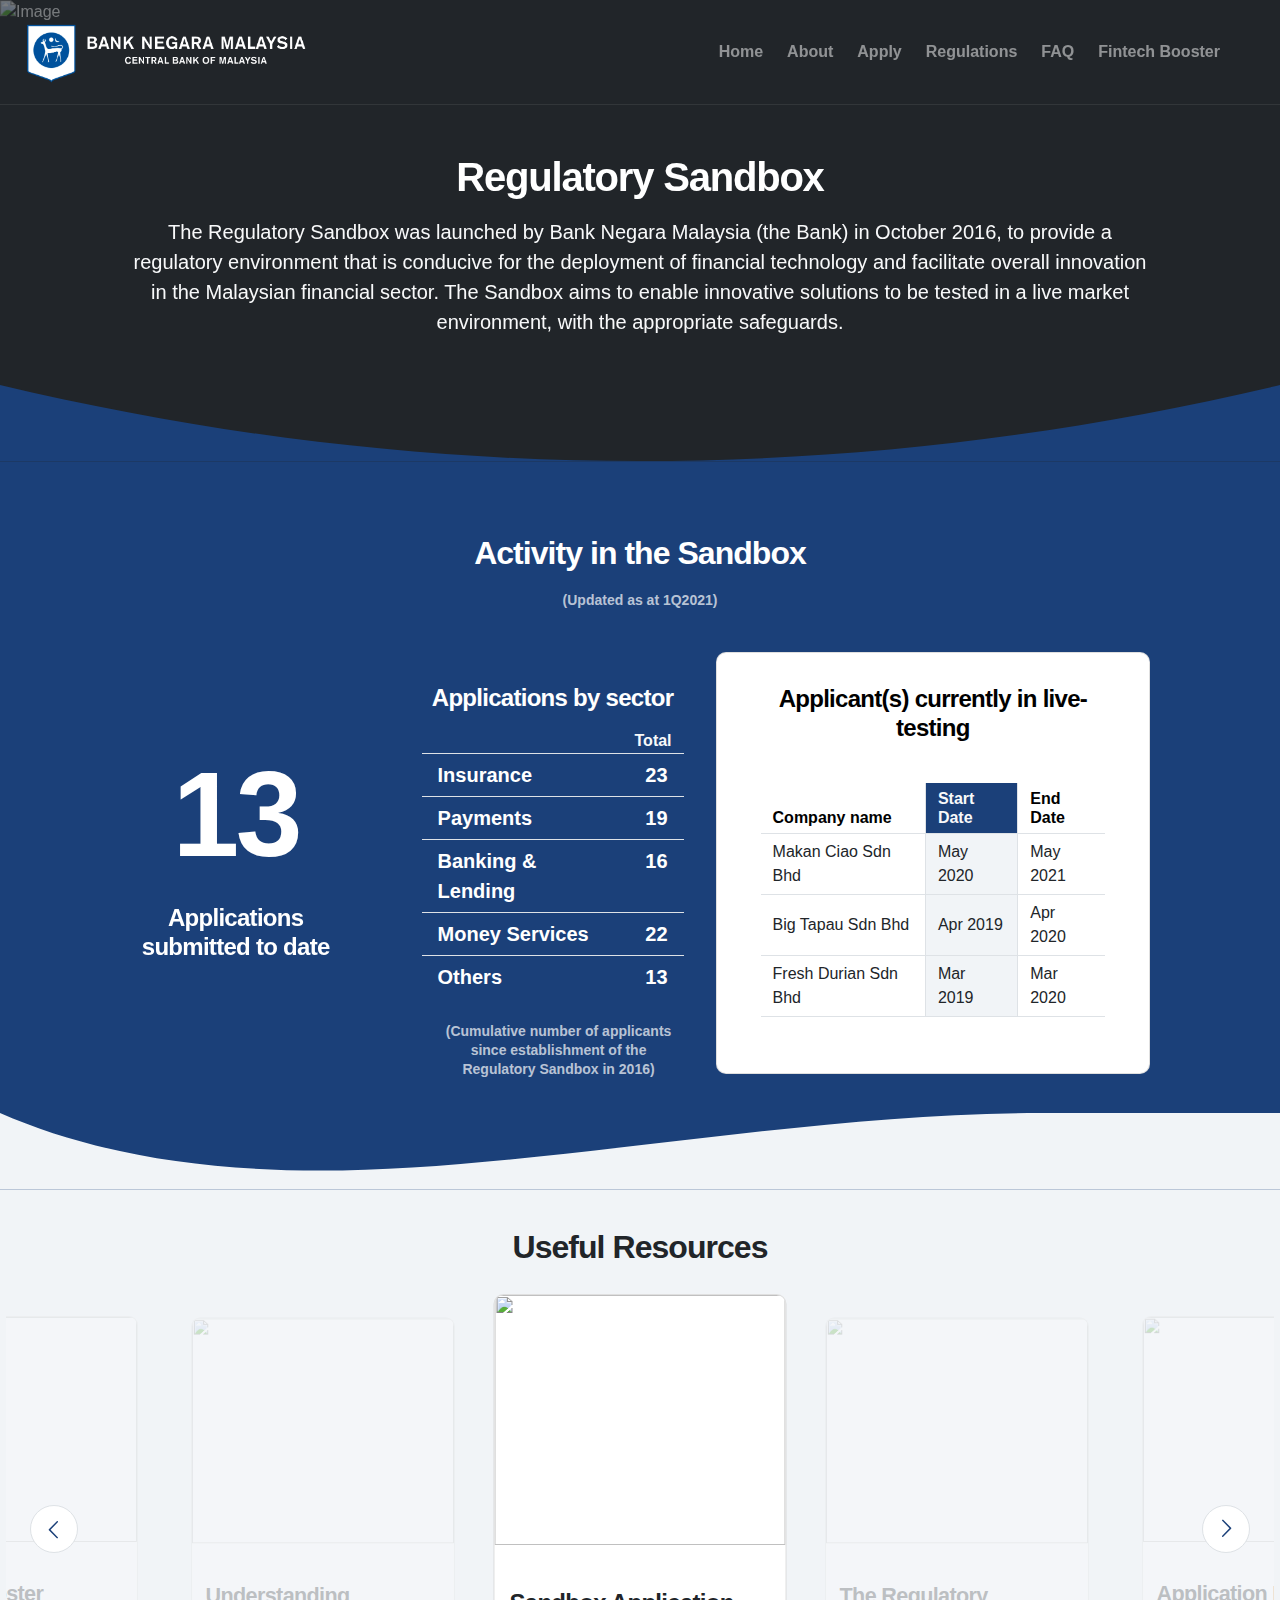
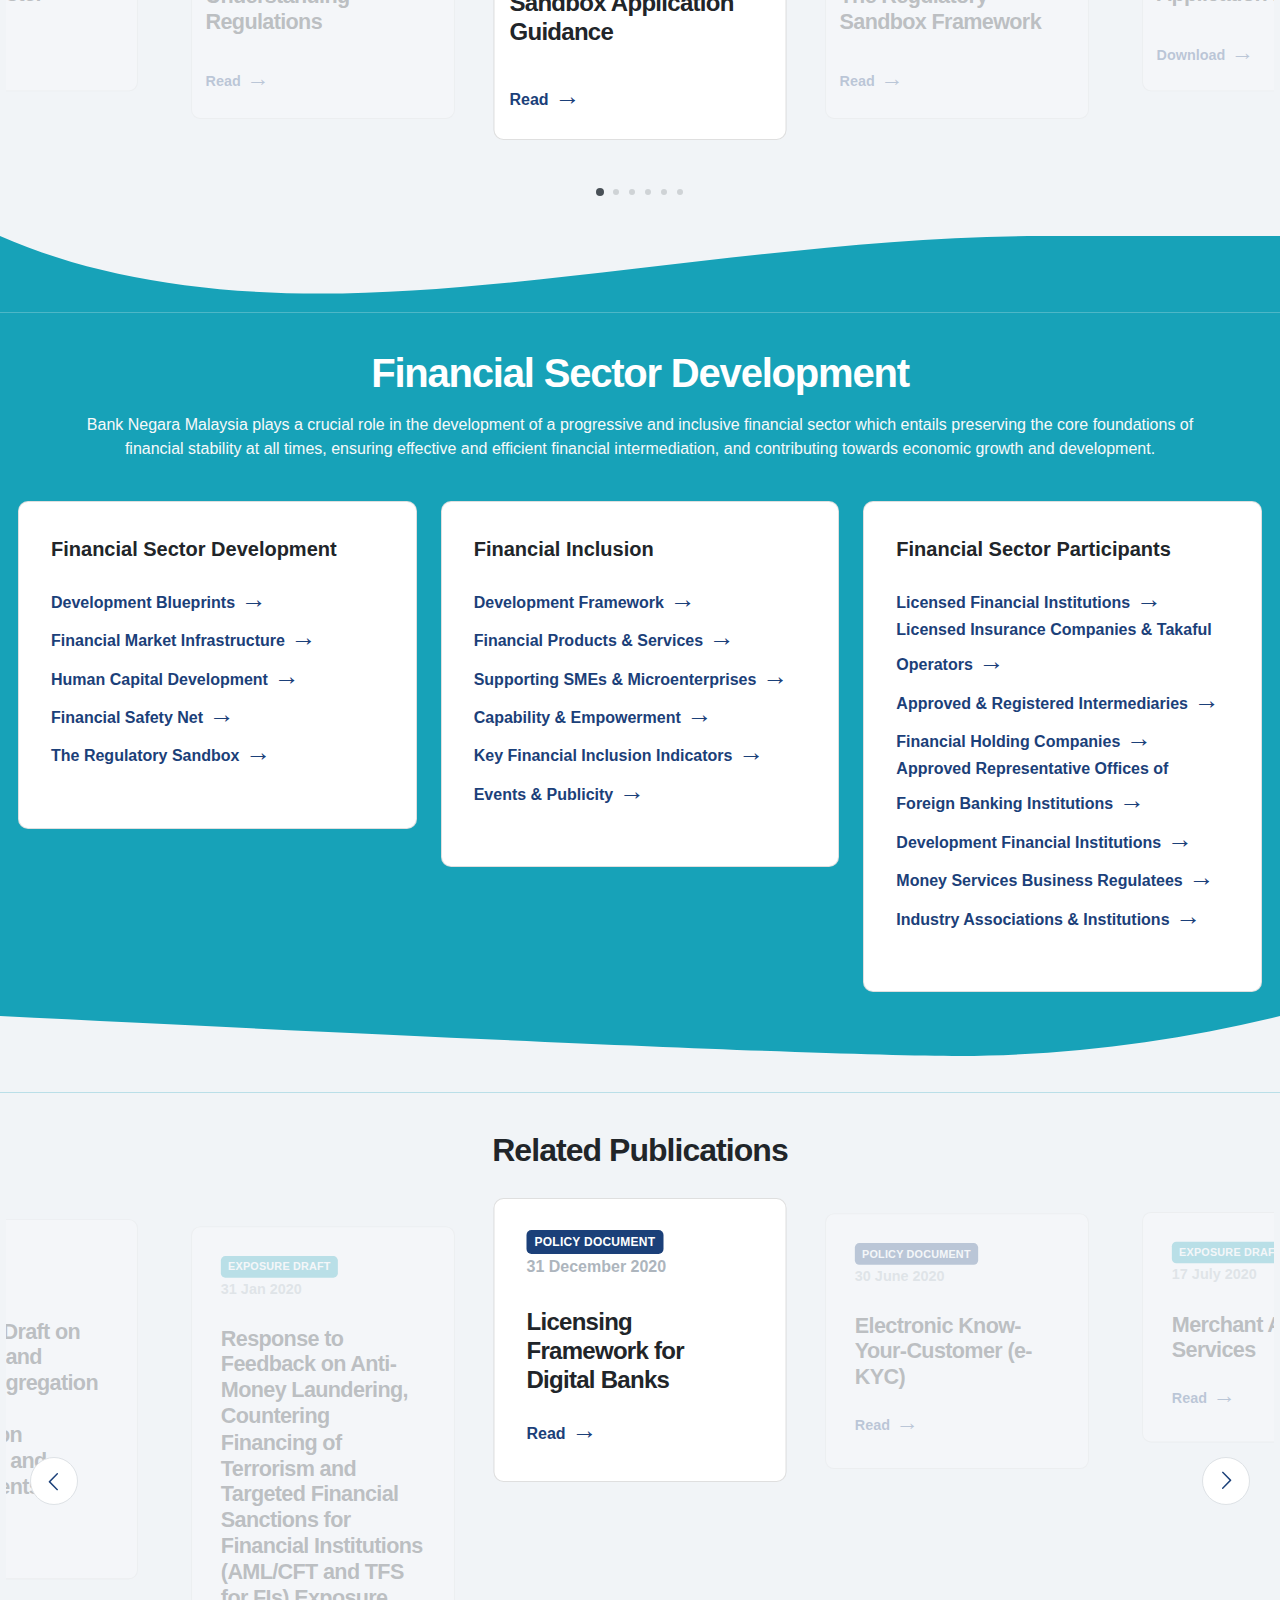
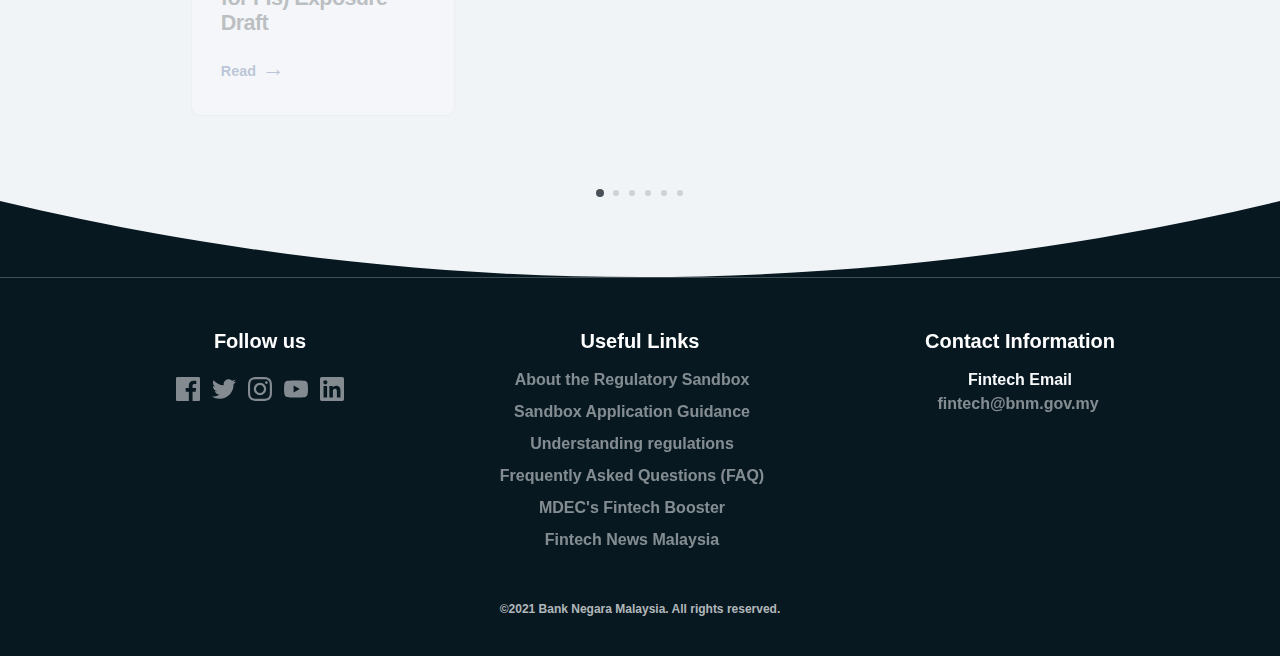
==== commit 0e0ea6b0: "remove html comment box" ====
--- a/index.html
+++ b/index.html
@@ -276,7 +276,7 @@
                                             <a href="#">
                                               <div class="mr-2">
                                               </div>
-                                              <img src="https://www.richardweechambers.com/wp-content/uploads/2020/08/RWC-e-Flyer_Partner-of-Fintech-Booster_Logo_RWC_Instagram-803x402.jpg" class="card-img-top flex-grow-1" height="250px" style="width: fit-content;">
+                                              <img src="https://www.richardweechambers.com/wp-content/uploads/2020/08/RWC-e-Flyer_Partner-of-Fintech-Booster_Logo_RWC_Instagram-803x402.jpg" class="card-img-top flex-grow-1" height="250px" style="object-fit: fill;">
                                             <h4 style="margin: 15px;"><br>Fintech Booster</h4></a>
                                             <a href="https://fintechbooster.com.my/" target ="_blank" class="hover-arrow mb-3" style="margin: 15px;">Explore</a>
                                           </div>
@@ -617,10 +617,4 @@
 <!-- Global site tag (gtag.js) - Google Analytics -->
 <script async="" src="Important-Stuff/js"></script>
 
- <!-- begin wwww.htmlcommentbox.com -->
- <div id="HCB_comment_box" style="margin: 2.5rem;"><a href="http://www.htmlcommentbox.com">Widget</a> is loading comments...</div>
- <link rel="stylesheet" type="text/css" href="https://www.htmlcommentbox.com/static/skins/bootstrap/twitter-bootstrap.css?v=0" />
- <script type="text/javascript" id="hcb"> /*<!--*/ if(!window.hcb_user){hcb_user={};} (function(){var s=document.createElement("script"), l=hcb_user.PAGE || (""+window.location).replace(/'/g,"%27"), h="https://www.htmlcommentbox.com";s.setAttribute("type","text/javascript");s.setAttribute("src", h+"/jread?page="+encodeURIComponent(l).replace("+","%2B")+"&mod=%241%24wq1rdBcg%24DKd9.CfDKKbQwWKWLkmhS0"+"&opts=16862&num=10&ts=1619084279117");if (typeof s!="undefined") document.getElementsByTagName("head")[0].appendChild(s);})(); /*-->*/ </script>
-<!-- end www.htmlcommentbox.com -->  
-
 </body></html>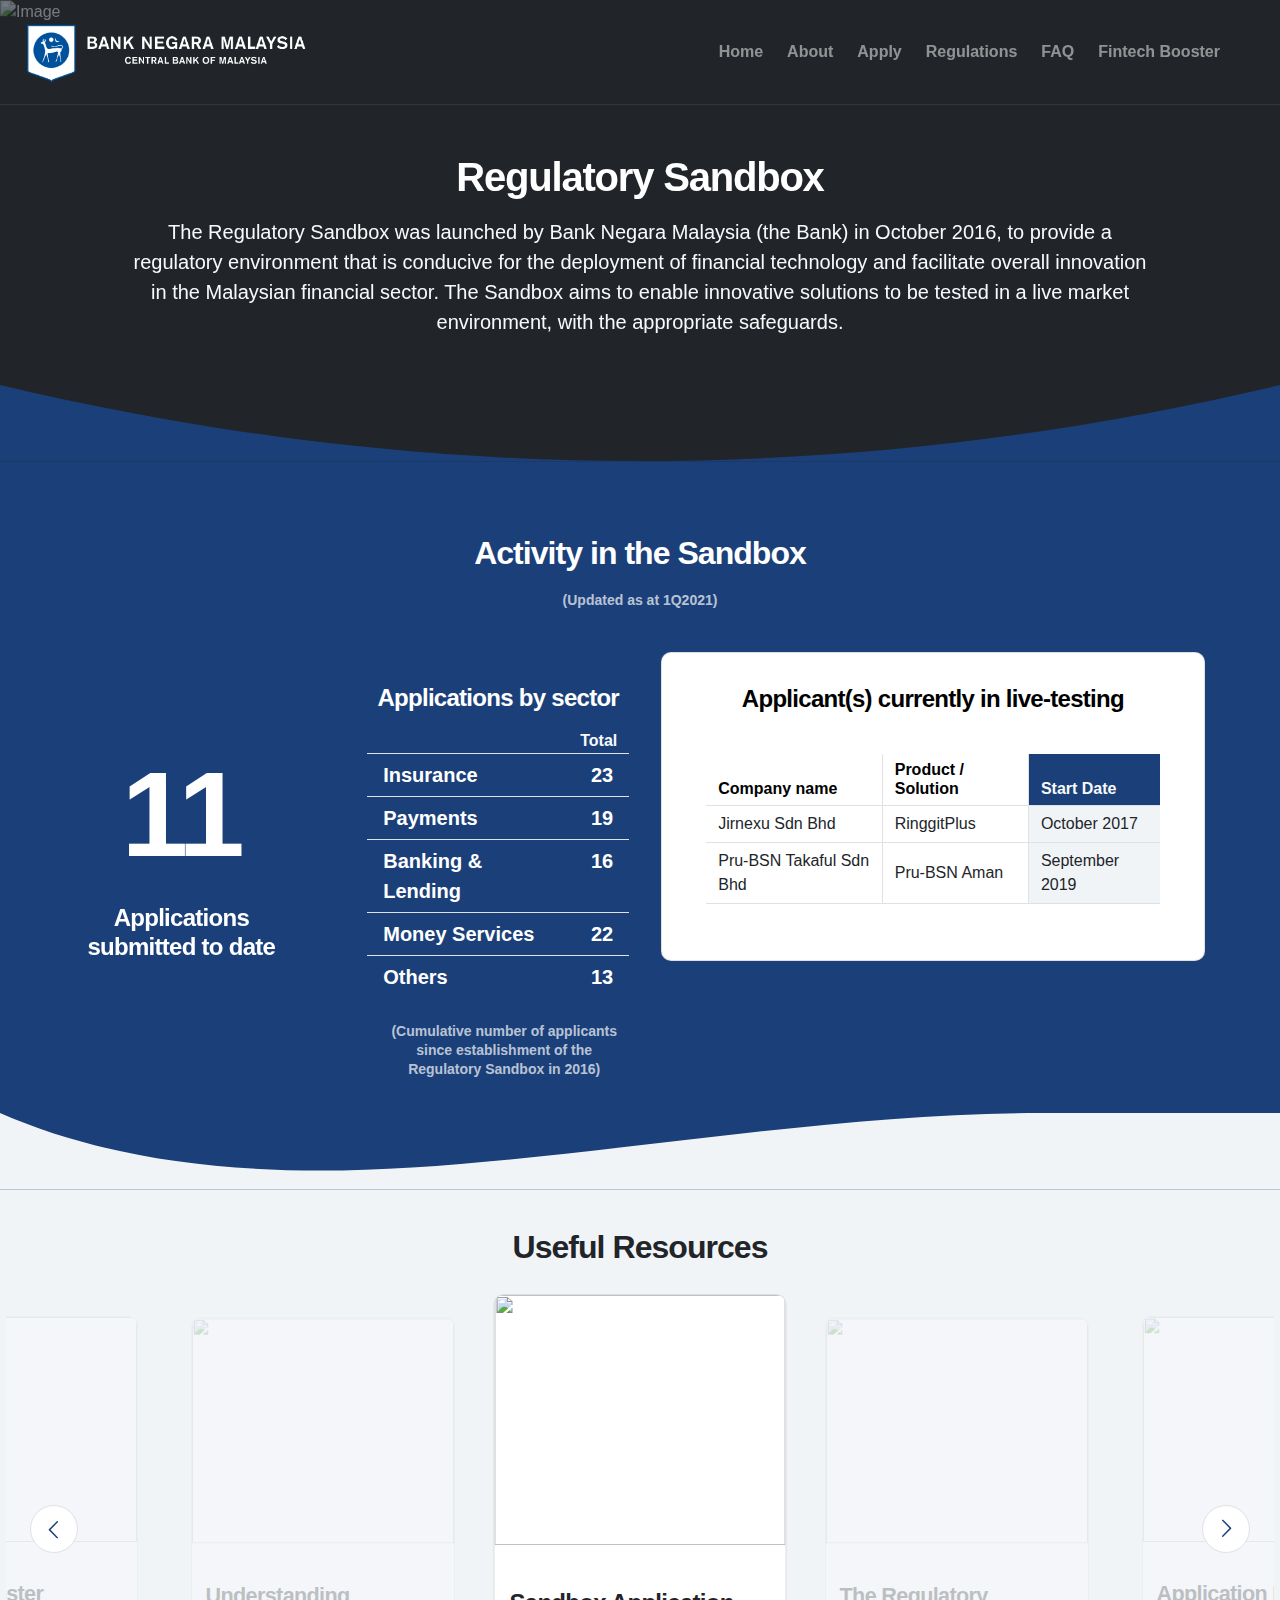
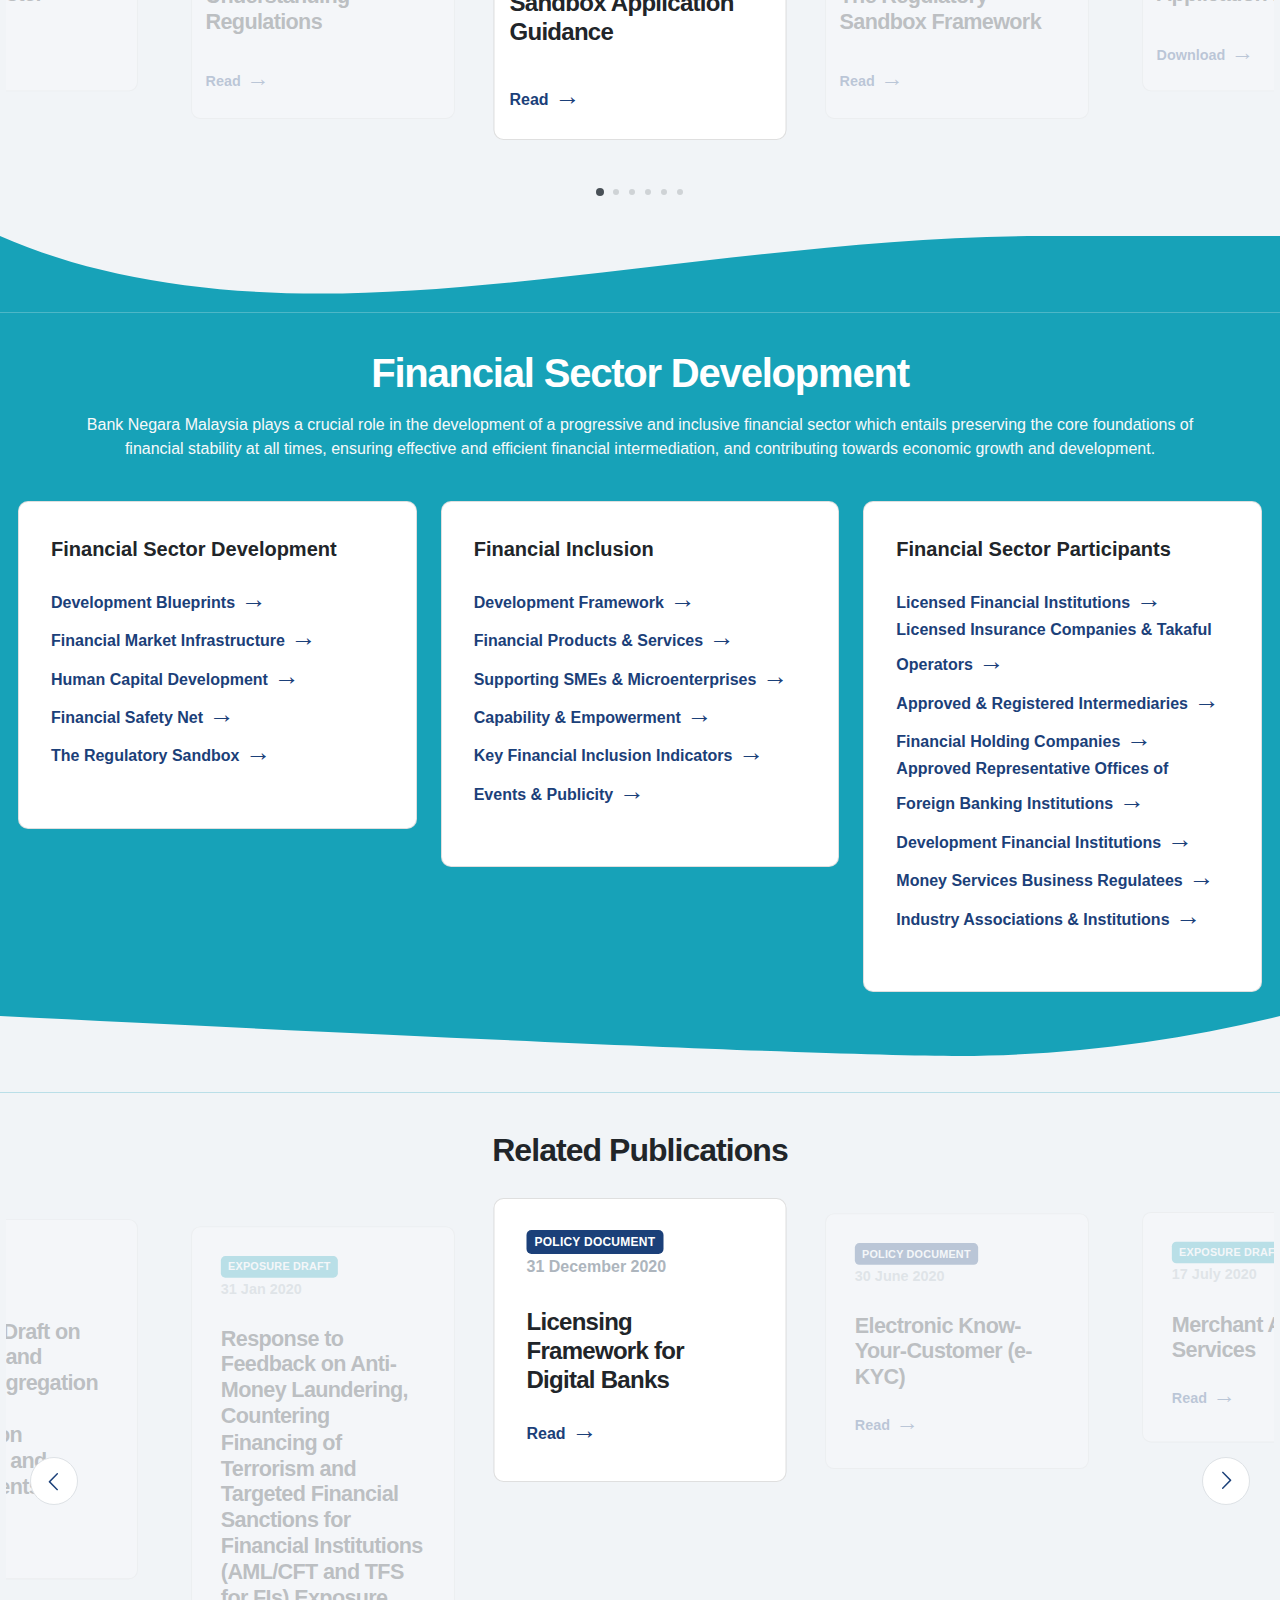
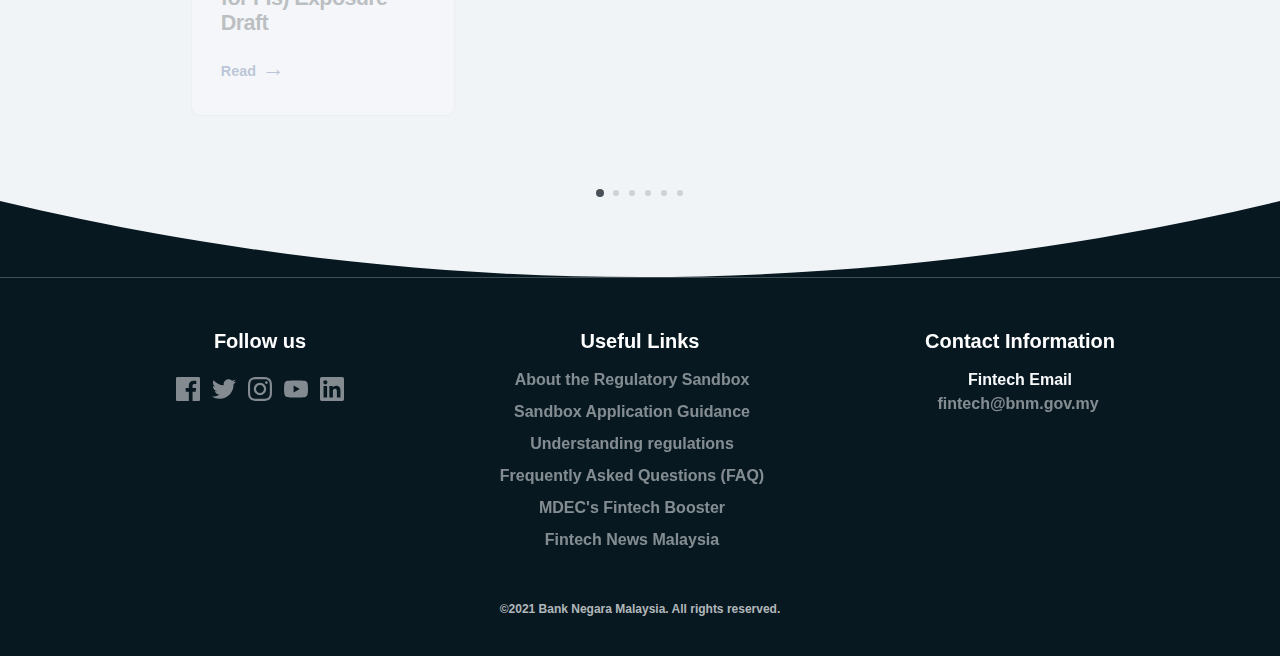
==== commit 3fe4ac77: "update live-testing companies/solutions" ====
--- a/index.html
+++ b/index.html
@@ -169,32 +169,27 @@
        
        <!--  FIN MKT LONG TERM INDICATORS -->
        
-       <div class="card col-4" style="height: fit-content;" >
+       <div class="card col-5" style="height: fit-content;" >
                     <div class="card-body flex-column" >
                       <table class="table pricing-table ">
                         <h4 class="pb-3" style="text-align: center; color: black;">Applicant(s) currently in live-testing</h4>
                     <thead>
                       <tr>
                         <th scope="col" class="py-1 px-2 h6" style="color: black;"> Company name</th>
+                        <th scope="col" class="py-1 px-2 h6" style="color: black;">Product / Solution</th>
                         <th scope="col" class="py-1 px-2 bg-primary text-light h6">Start Date</th>
-                        <th scope="col" class="py-1 px-2 h6" style="color: black;">End Date</th>
                       </tr>
                     </thead>
                     <tbody>
                       <tr>
-                        <td scope="col" class="py-1 px-2">Makan Ciao Sdn Bhd</td>
-                        <td scope="col" class="py-1 px-2 bg-primary-alt">May 2020</td>
-                        <td scope="col" class="py-1 px-2">May 2021</td>
+                        <td scope="col" class="py-1 px-2">Jirnexu Sdn Bhd</td>
+                        <td scope="col" class="py-1 px-2">RinggitPlus</td>
+                        <td scope="col" class="py-1 px-2 bg-primary-alt">October 2017</td>
                       </tr>
                       <tr>
-                        <td scope="col" class="py-1 px-2">Big Tapau Sdn Bhd</td>
-                        <td scope="col" class="py-1 px-2 bg-primary-alt">Apr 2019</td>
-                        <td scope="col" class="py-1 px-2">Apr 2020</td>
-                      </tr>
-                      <tr>
-                        <td scope="col" class="py-1 px-2">Fresh Durian Sdn Bhd</td>
-                        <td scope="col" class="py-1 px-2 bg-primary-alt">Mar 2019</td>
-                        <td scope="col" class="py-1 px-2">Mar 2020</td>
+                        <td scope="col" class="py-1 px-2">Pru-BSN Takaful Sdn Bhd</td>
+                        <td scope="col" class="py-1 px-2">Pru-BSN Aman</td>
+                        <td scope="col" class="py-1 px-2 bg-primary-alt">September 2019</td>
                       </tr>
                       </tbody></table>
                     </div>
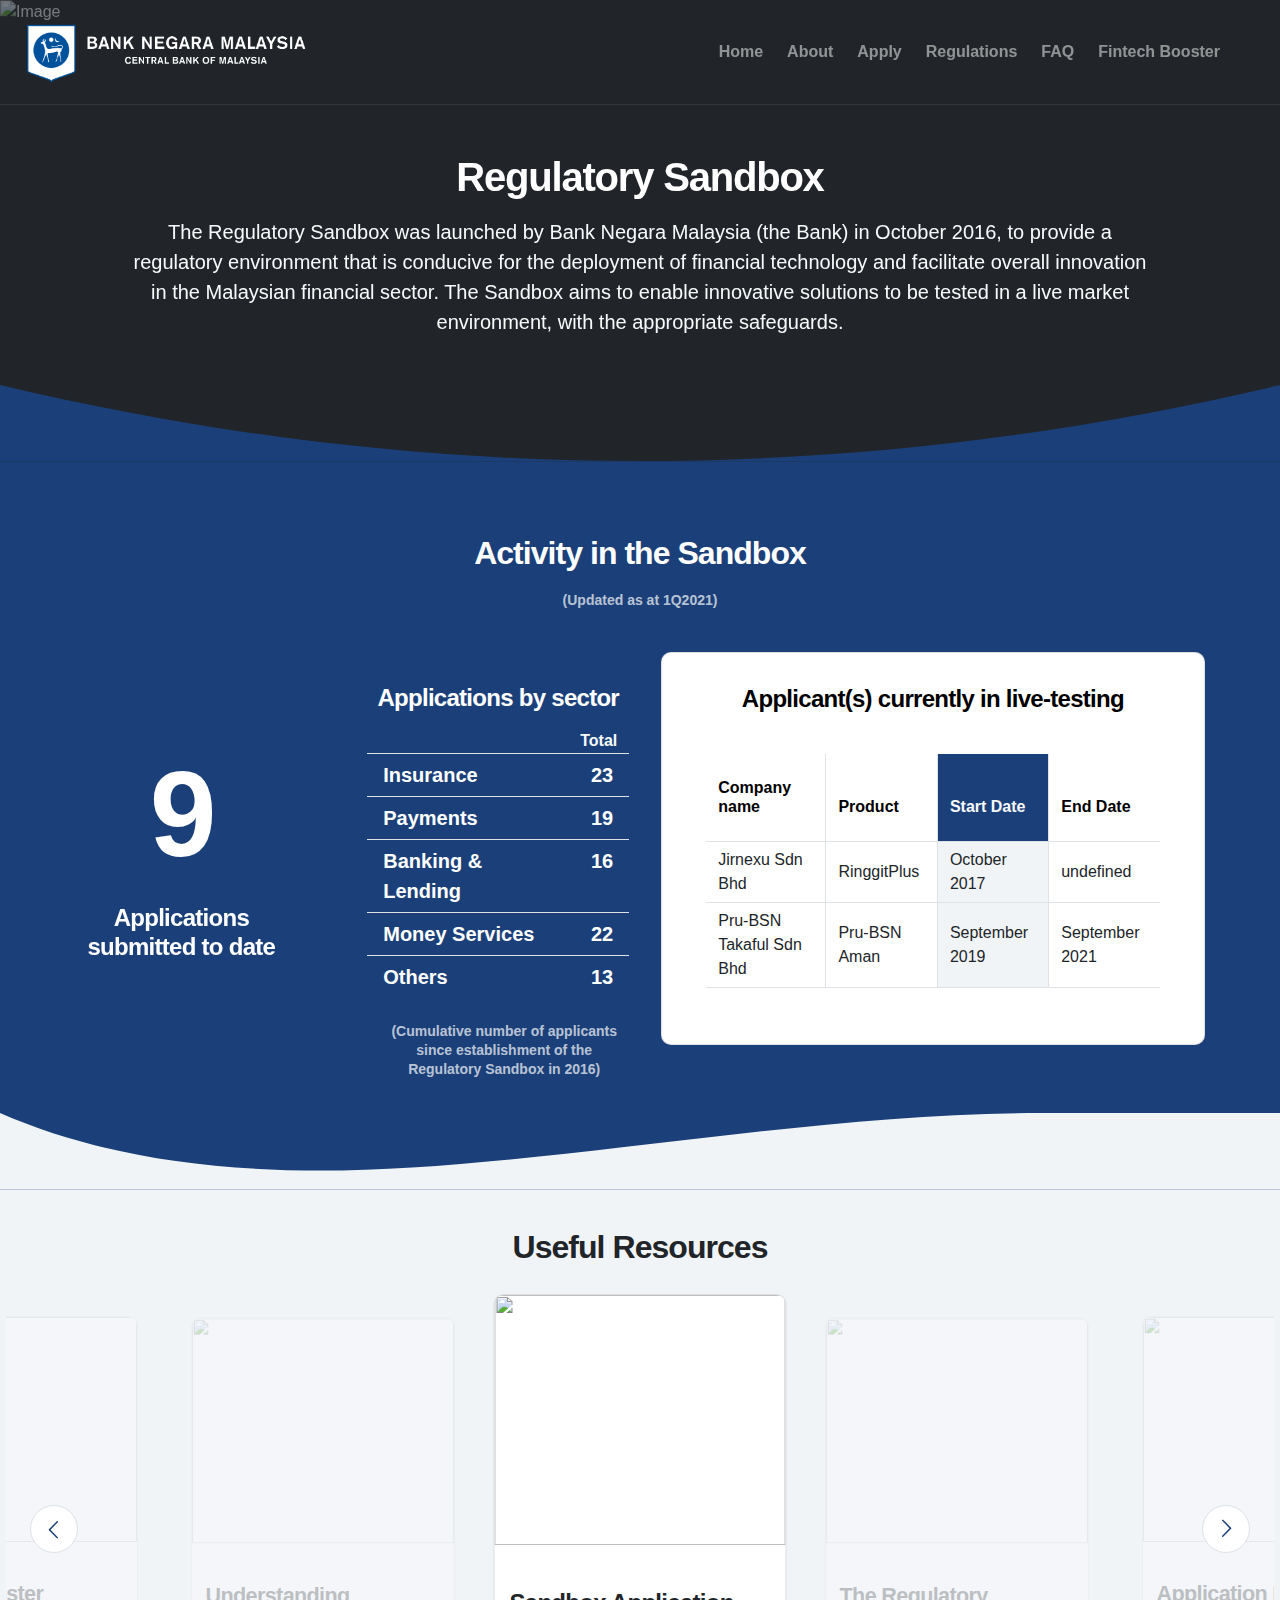
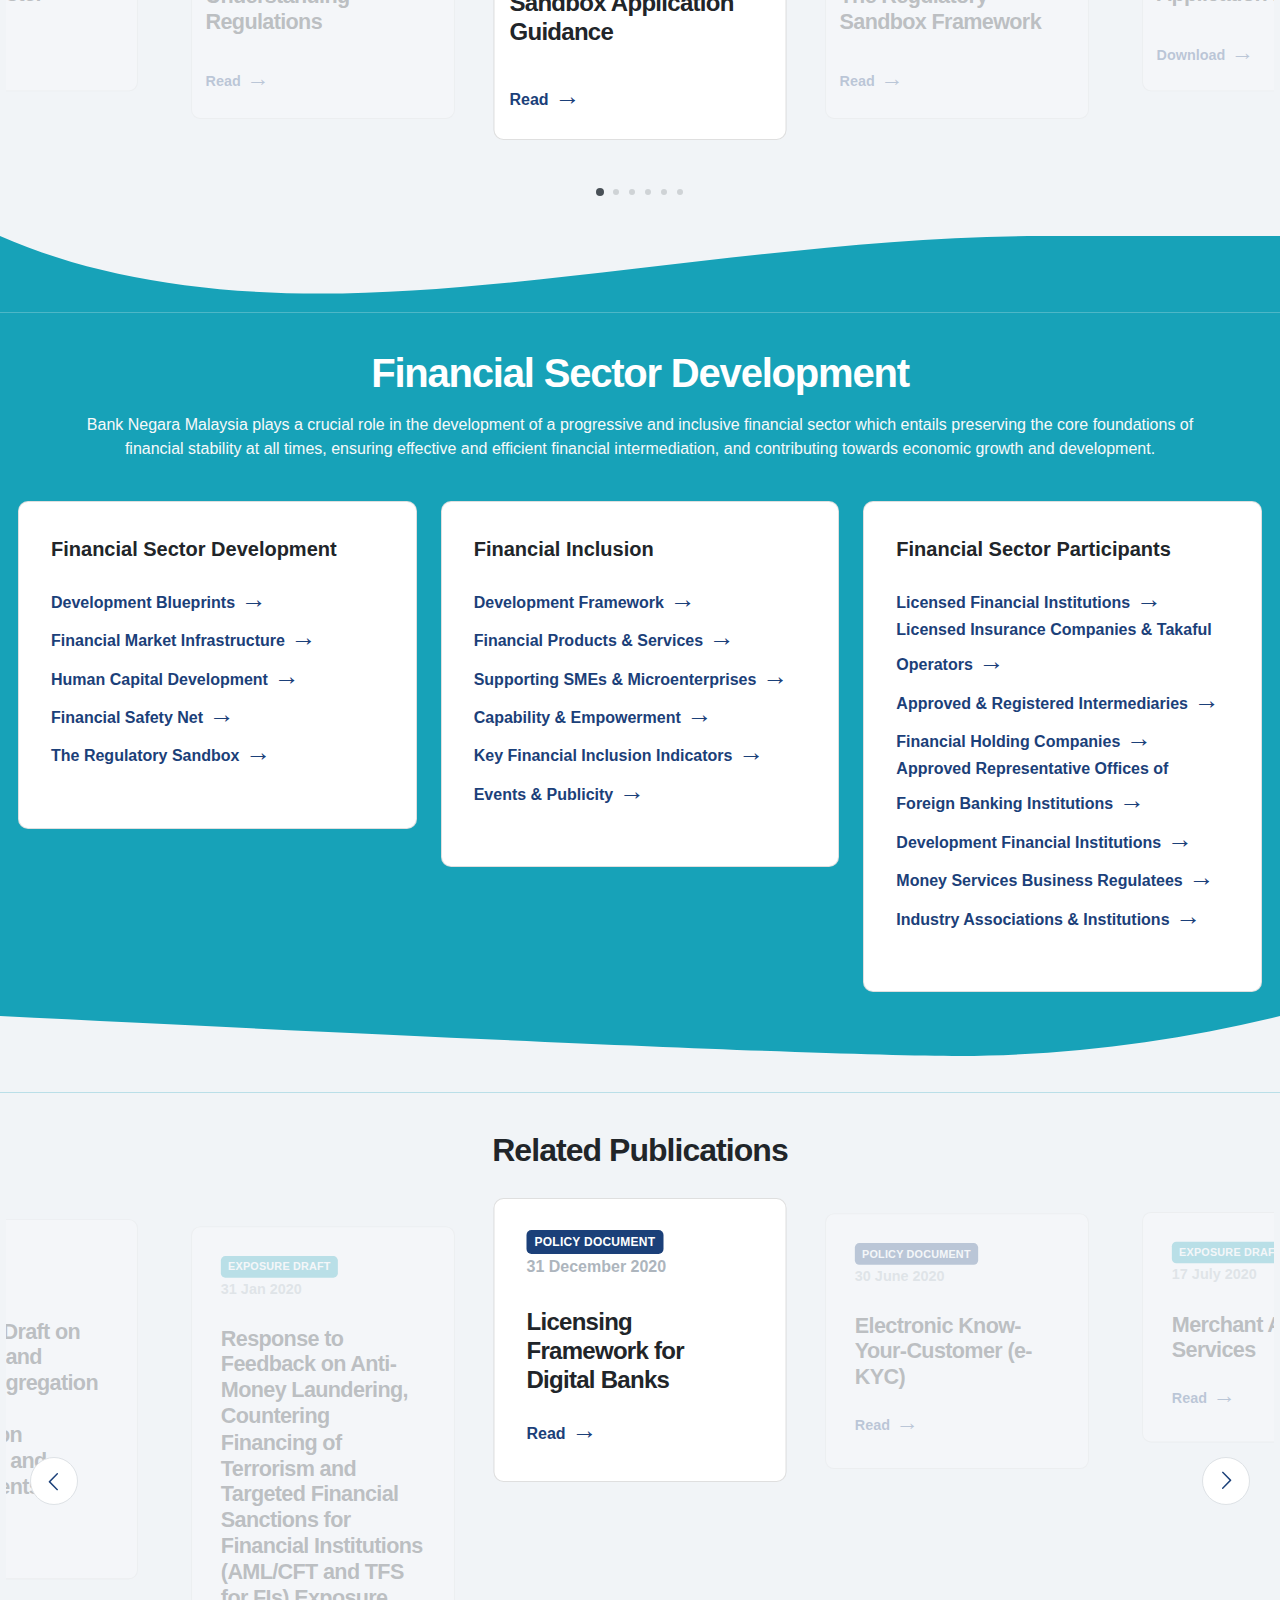
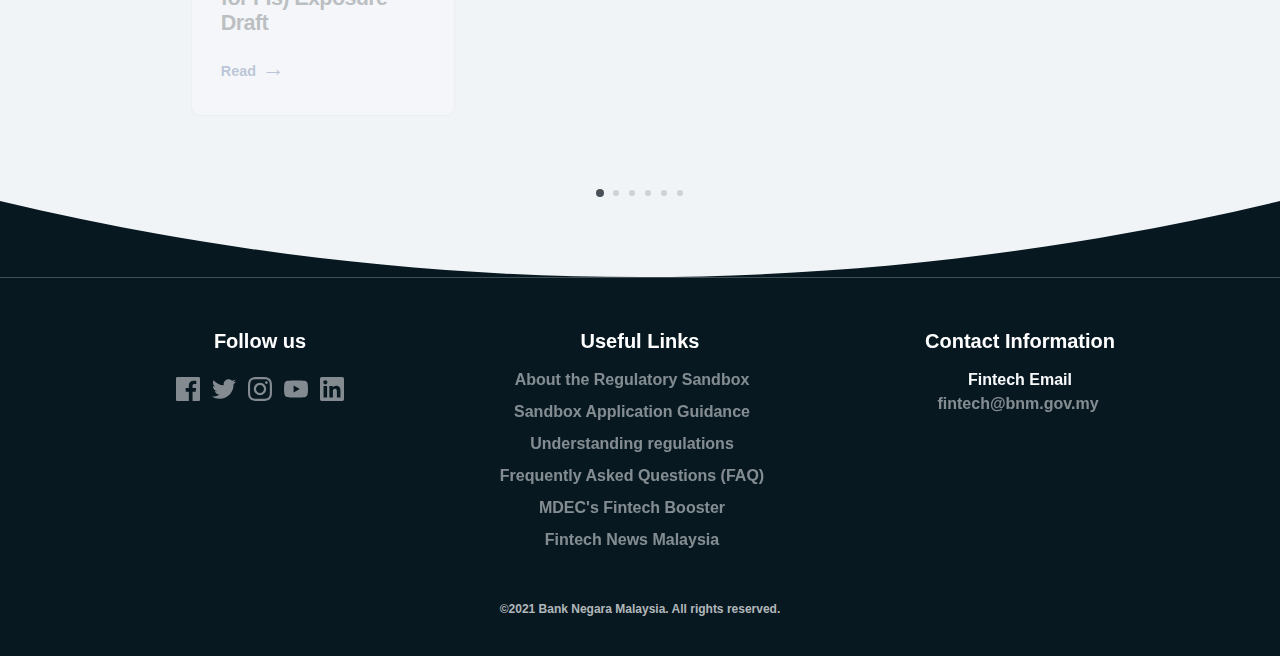
==== commit 59ebe8b8: "update content and looks" ====
--- a/index.html
+++ b/index.html
@@ -175,9 +175,10 @@
                         <h4 class="pb-3" style="text-align: center; color: black;">Applicant(s) currently in live-testing</h4>
                     <thead>
                       <tr>
-                        <th scope="col" class="py-1 px-2 h6" style="color: black;"> Company name</th>
-                        <th scope="col" class="py-1 px-2 h6" style="color: black;">Product / Solution</th>
-                        <th scope="col" class="py-1 px-2 bg-primary text-light h6">Start Date</th>
+                        <th scope="col" class=" px-2 h6" style="color: black;"> Company name</th>
+                        <th scope="col flex" class=" px-2 h6" style="color: black;">Product</th>
+                        <th scope="col" class=" px-2 bg-primary text-light h6">Start Date</th>
+                        <th scope="col" class=" px-2 h6" style="color: black;">End Date</th>
                       </tr>
                     </thead>
                     <tbody>
@@ -185,11 +186,13 @@
                         <td scope="col" class="py-1 px-2">Jirnexu Sdn Bhd</td>
                         <td scope="col" class="py-1 px-2">RinggitPlus</td>
                         <td scope="col" class="py-1 px-2 bg-primary-alt">October 2017</td>
+                        <td scope="col" class="py-1 px-2">undefined</td>
                       </tr>
                       <tr>
                         <td scope="col" class="py-1 px-2">Pru-BSN Takaful Sdn Bhd</td>
                         <td scope="col" class="py-1 px-2">Pru-BSN Aman</td>
                         <td scope="col" class="py-1 px-2 bg-primary-alt">September 2019</td>
+                        <td scope="col" class="py-1 px-2">September 2021</td>
                       </tr>
                       </tbody></table>
                     </div>
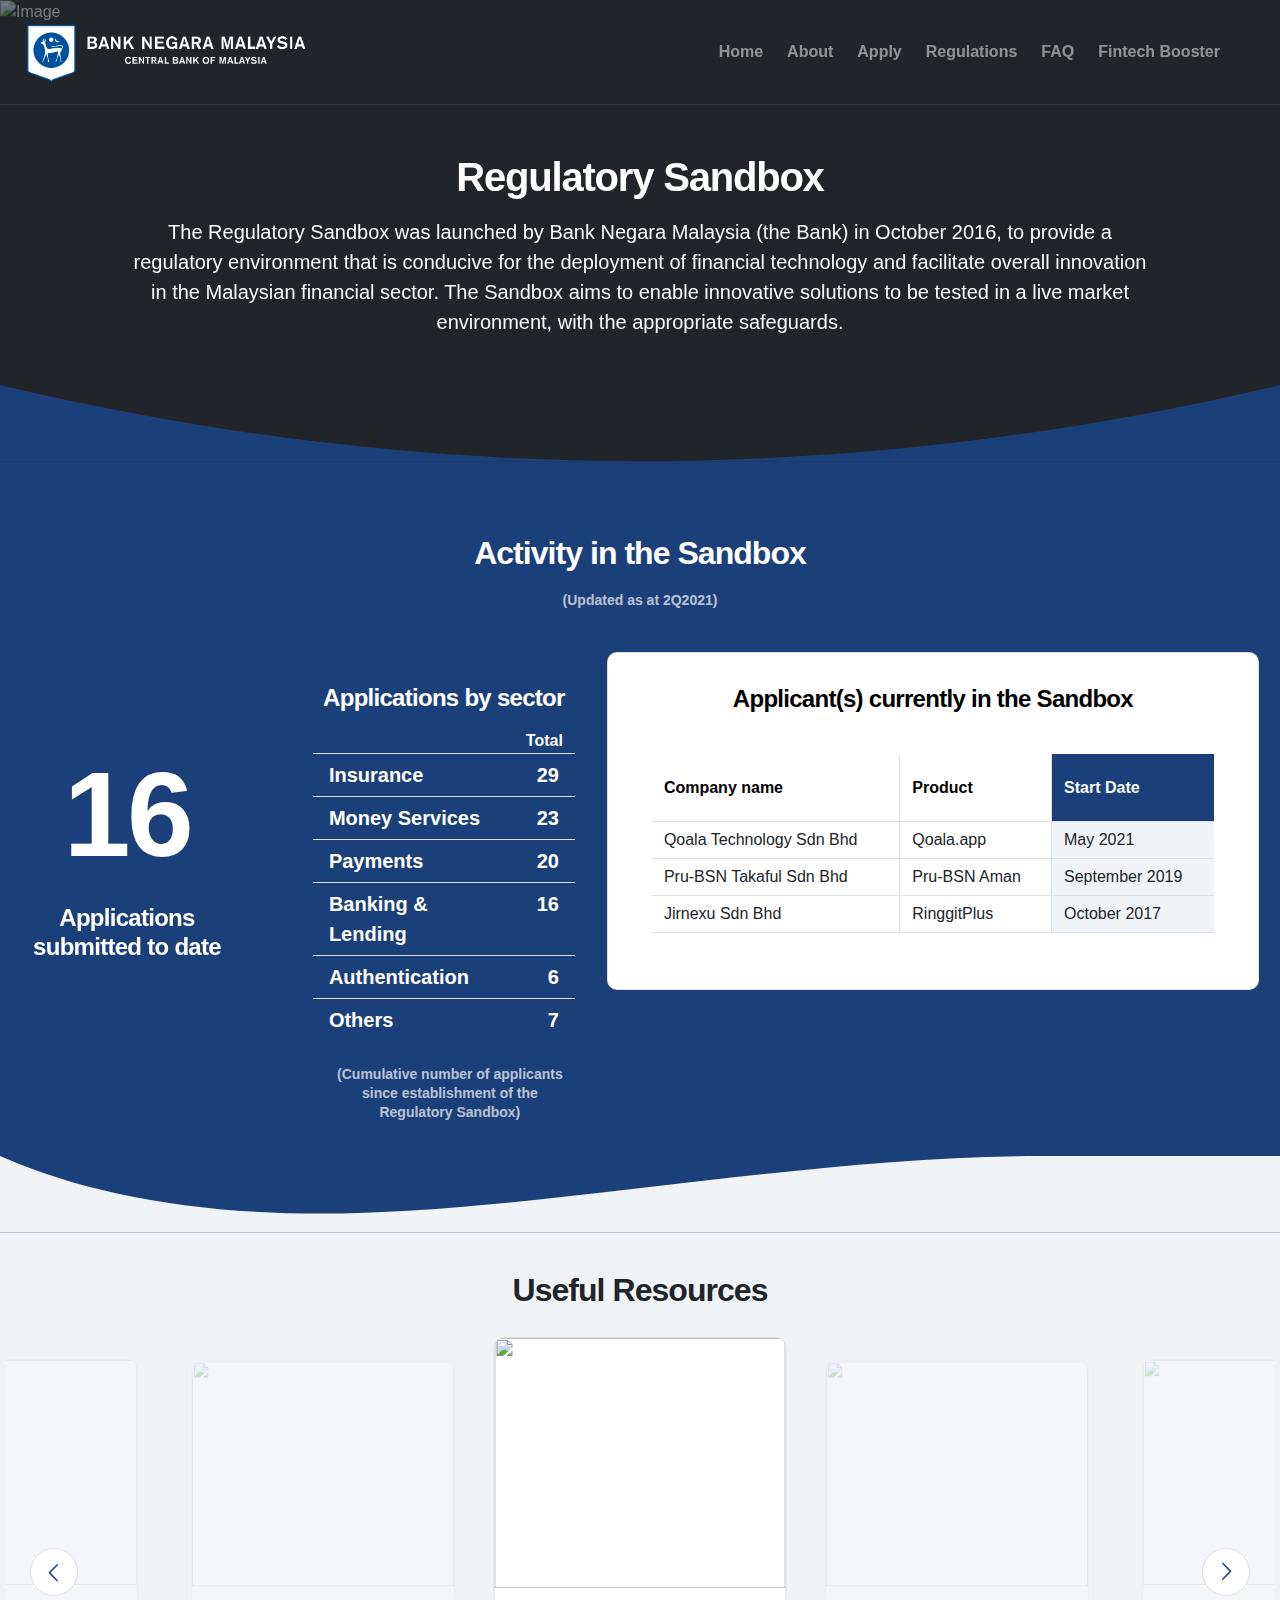
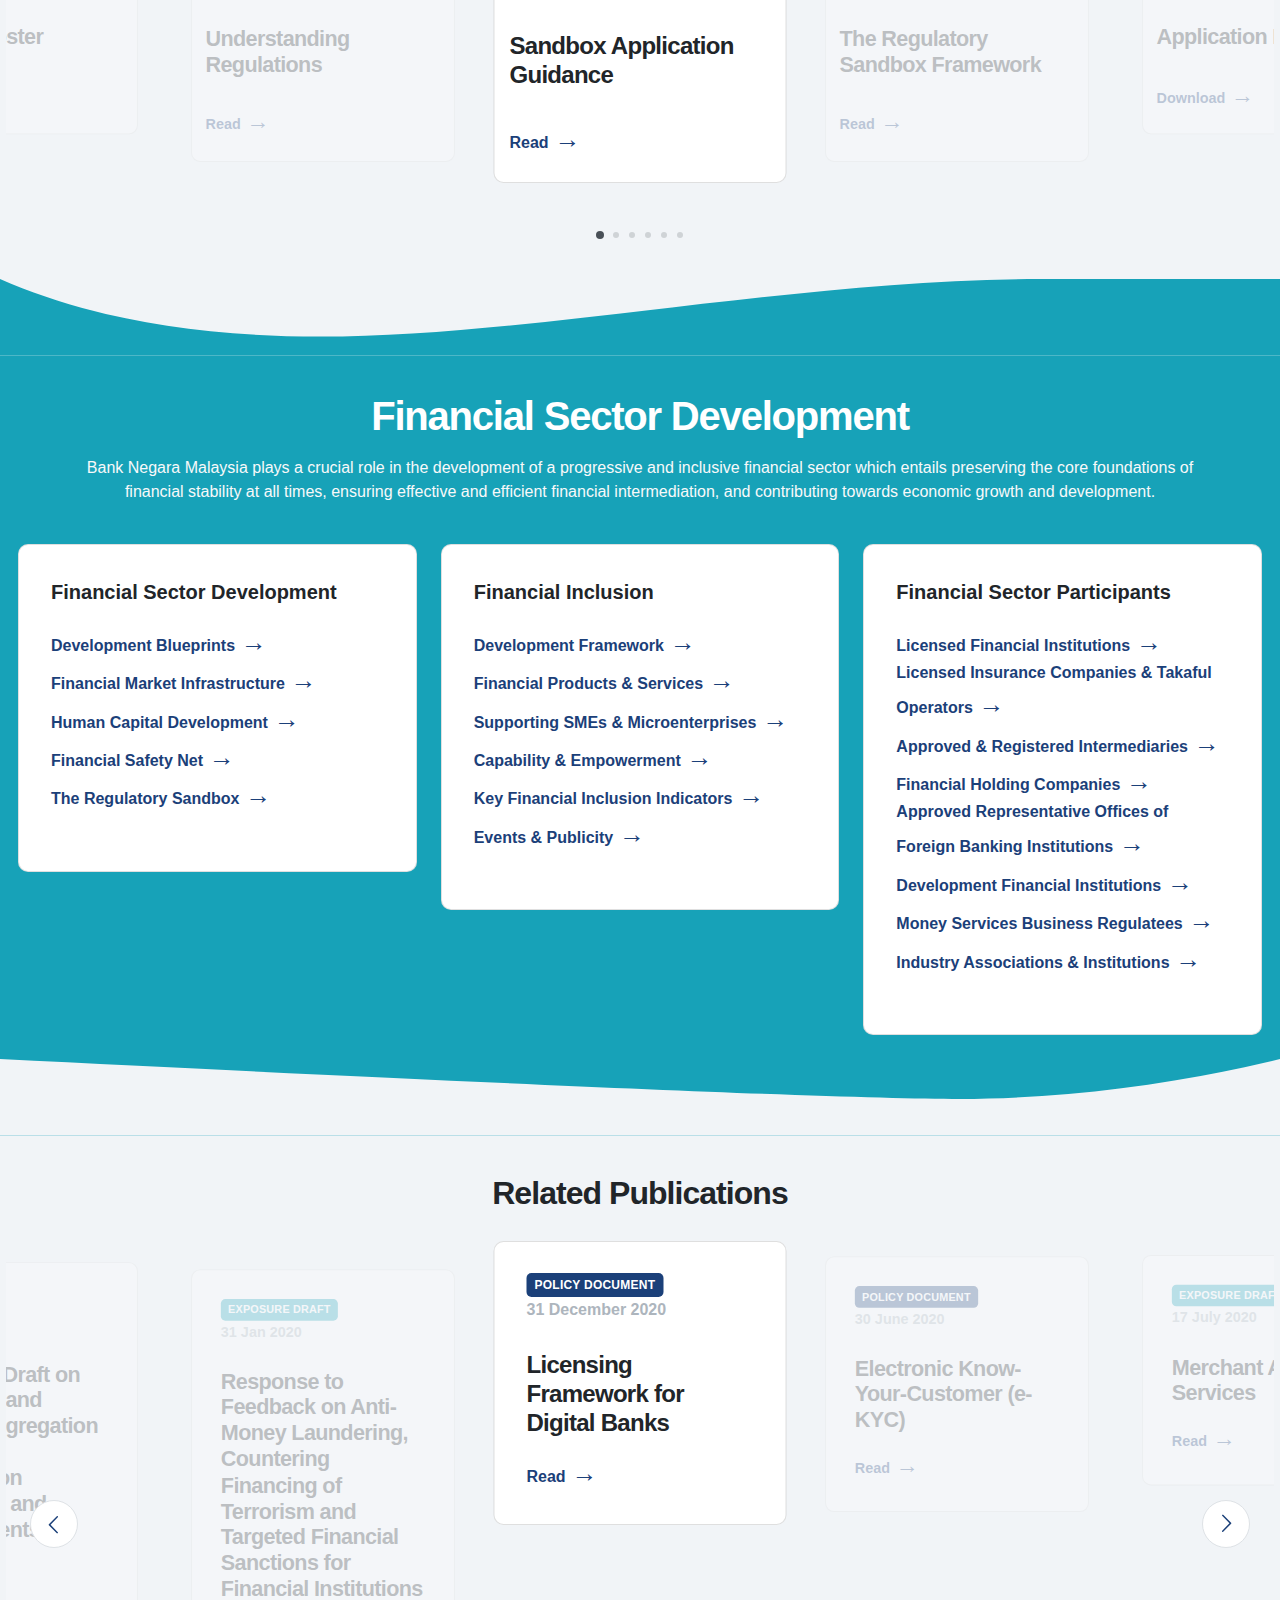
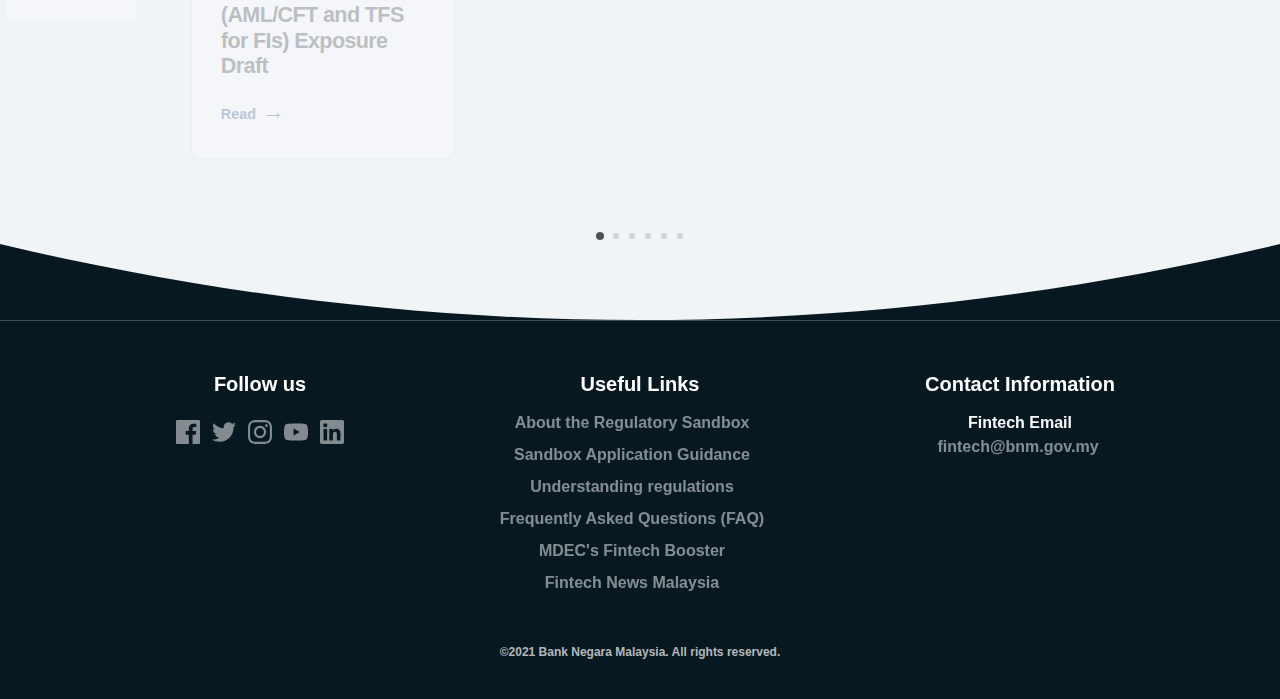
==== commit 2dfa8e7c: "update website to JKK" ====
--- a/index.html
+++ b/index.html
@@ -2,14 +2,10 @@
 <!-- saved from url=(0043)https://www.bnm.gov.my/finmkt.html -->
 <html lang="en"><head><meta http-equiv="Content-Type" content="text/html; charset=UTF-8">
 <style type="text/css" id="jarallax-clip-0">
-#jarallax-container-0 {
+#jarallax-container-0 
+{
            clip: rect(0 1903px 447.71875px 0);
            clip: rect(0, 1903px, 447.71875px, 0);
-}
-.pie {
-  width:400px;
-  height:300px;
-  padding: 1em;
 }
 </style>
         </head>
@@ -120,14 +116,14 @@
          <div class="row justify-content-center text-center mb-3">
            <div class="col">
              <h2 class="h2">Activity in the Sandbox</h2>
-             <p><small class="text-muted" style="font-size: 14px;">(Updated as at 1Q2021)</small></p>
+             <p><small class="text-muted" style="font-size: 14px;">(Updated as at 2Q2021)</small></p>
            </div>
          </div>
        </div>
  
          <div class="row justify-content-center">
            <div class="col-auto pt-7 mr-5 aos-init aos-animate text-light" data-aos="fade-up" data-aos-delay="100" style="text-align: center;">
-             <span class="display-4 d-block" data-countup="" data-start="1" data-end="93" data-duration="5" data-grouping="true" style="font-size: 120px; text-align: center;">93</span>
+             <span class="display-4 d-block" data-countup="" data-start="1" data-end="101" data-duration="5" data-grouping="true" style="font-size: 120px; text-align: center;">101</span>
              <span class="h4">Applications</span>
              <div style="text-align: center;"><span class="h4">submitted to date</span></div>
            </div> 
@@ -139,12 +135,17 @@
                        <tbody><tr>
                          <th class="h5 pt-1 pb-1" scope="row">Insurance 
                  </th>
+                         <td class="h5 pt-1 pb-1" style="text-align: right;">29</td>
+                       </tr>
+                       <tr>
+                        <th class="h5 pt-1 pb-1" scope="row"> Money Services
+                 </th>
                          <td class="h5 pt-1 pb-1" style="text-align: right;">23</td>
                        </tr>
                        <tr>
-                        <th class="h5 pt-1 pb-1" scope="row">Payments 
+                         <th class="h5 pt-1 pb-1" scope="row">Payments
                  </th>
-                         <td class="h5 pt-1 pb-1" style="text-align: right;">19</td>
+                         <td class="h5 pt-1 pb-1" style="text-align: right;">20</td>
                        </tr>
                        <tr>
                          <th class="h5 pt-1 pb-1" scope="row">Banking & Lending
@@ -152,47 +153,49 @@
                          <td class="h5 pt-1 pb-1" style="text-align: right;">16</td>
                        </tr>
                        <tr>
-                         <th class="h5 pt-1 pb-1" scope="row">Money Services
-                 </th>
-                         <td class="h5 pt-1 pb-1" style="text-align: right;">22</td>
-                       </tr>
+                       </tr><tr>
+                        <th class="h5 pt-1 pb-1" scope="row">Authentication 
+                </th>
+                        <td class="h5 pt-1 pb-1" style="text-align: right;">6</td>
+                      </tr>
                        <tr>
-                       </tr><tr>
                          <th class="h5 pt-1 pb-1" scope="row">Others
                  </th>
-                         <td class="h5 pt-1 pb-1" style="text-align: right;">13</td>
+                         <td class="h5 pt-1 pb-1" style="text-align: right;">7</td>
                        </tr>
                        </tbody></table>
-                       <small style="text-align: center; font-size: 14px;" class="ml-2 text-muted">(Cumulative number of applicants since establishment of the Regulatory Sandbox in 2016)</small>
+                       <small style="text-align: center; font-size: 14px;" class="ml-2 text-muted">(Cumulative number of applicants since establishment of the Regulatory Sandbox)</small>
                      </div>
 
        
        <!--  FIN MKT LONG TERM INDICATORS -->
        
-       <div class="card col-5" style="height: fit-content;" >
+       <div class="card col-6" style="height: fit-content;" >
                     <div class="card-body flex-column" >
                       <table class="table pricing-table ">
-                        <h4 class="pb-3" style="text-align: center; color: black;">Applicant(s) currently in live-testing</h4>
+                        <h4 class="pb-3" style="text-align: center; color: black;">Applicant(s) currently in the Sandbox</h4>
                     <thead>
                       <tr>
                         <th scope="col" class=" px-2 h6" style="color: black;"> Company name</th>
                         <th scope="col flex" class=" px-2 h6" style="color: black;">Product</th>
                         <th scope="col" class=" px-2 bg-primary text-light h6">Start Date</th>
-                        <th scope="col" class=" px-2 h6" style="color: black;">End Date</th>
                       </tr>
                     </thead>
                     <tbody>
                       <tr>
-                        <td scope="col" class="py-1 px-2">Jirnexu Sdn Bhd</td>
-                        <td scope="col" class="py-1 px-2">RinggitPlus</td>
-                        <td scope="col" class="py-1 px-2 bg-primary-alt">October 2017</td>
-                        <td scope="col" class="py-1 px-2">undefined</td>
+                        <td scope="col" class="py-1 px-2">Qoala Technology Sdn Bhd</td>
+                        <td scope="col" class="py-1 px-2">Qoala.app</td>
+                        <td scope="col" class="py-1 px-2 bg-primary-alt">May 2021</td>
                       </tr>
                       <tr>
                         <td scope="col" class="py-1 px-2">Pru-BSN Takaful Sdn Bhd</td>
                         <td scope="col" class="py-1 px-2">Pru-BSN Aman</td>
                         <td scope="col" class="py-1 px-2 bg-primary-alt">September 2019</td>
-                        <td scope="col" class="py-1 px-2">September 2021</td>
+                      </tr>
+                      <tr>
+                        <td scope="col" class="py-1 px-2">Jirnexu Sdn Bhd</td>
+                        <td scope="col" class="py-1 px-2">RinggitPlus</td>
+                        <td scope="col" class="py-1 px-2 bg-primary-alt">October 2017</td>
                       </tr>
                       </tbody></table>
                     </div>
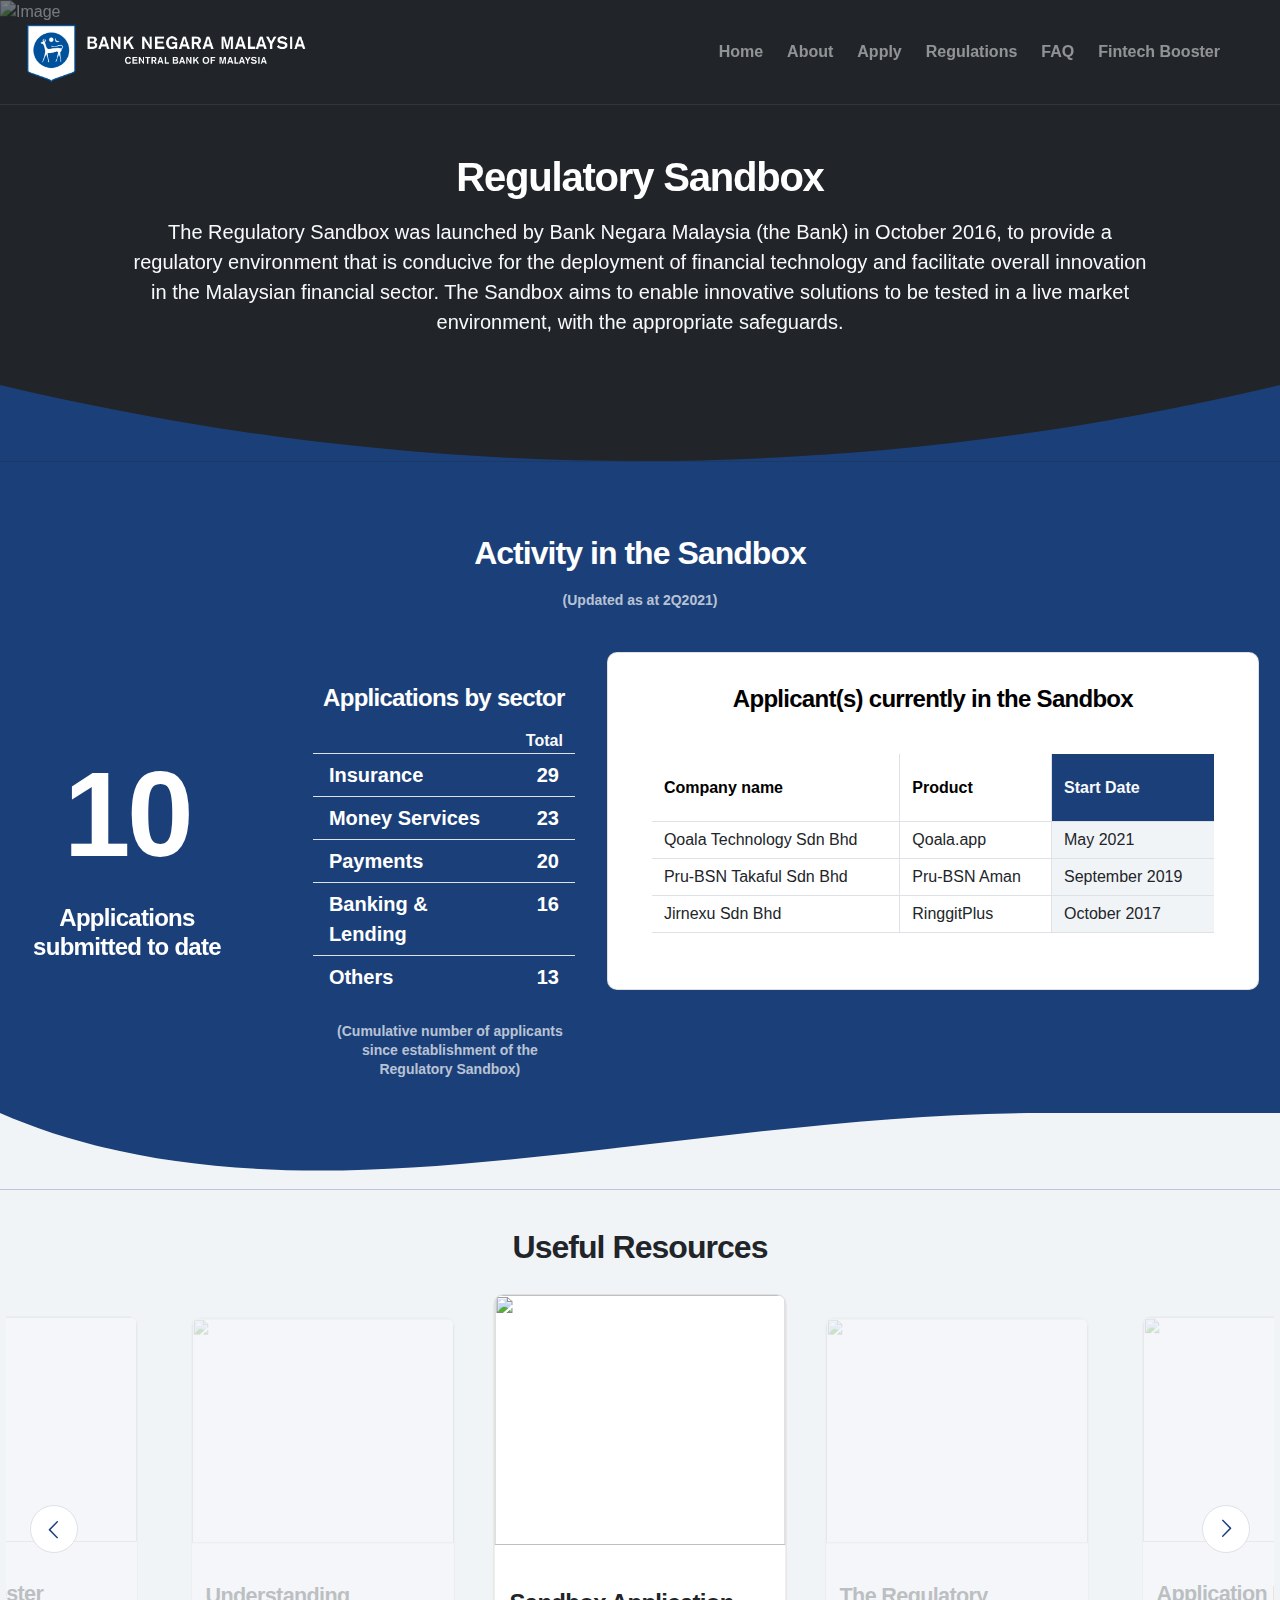
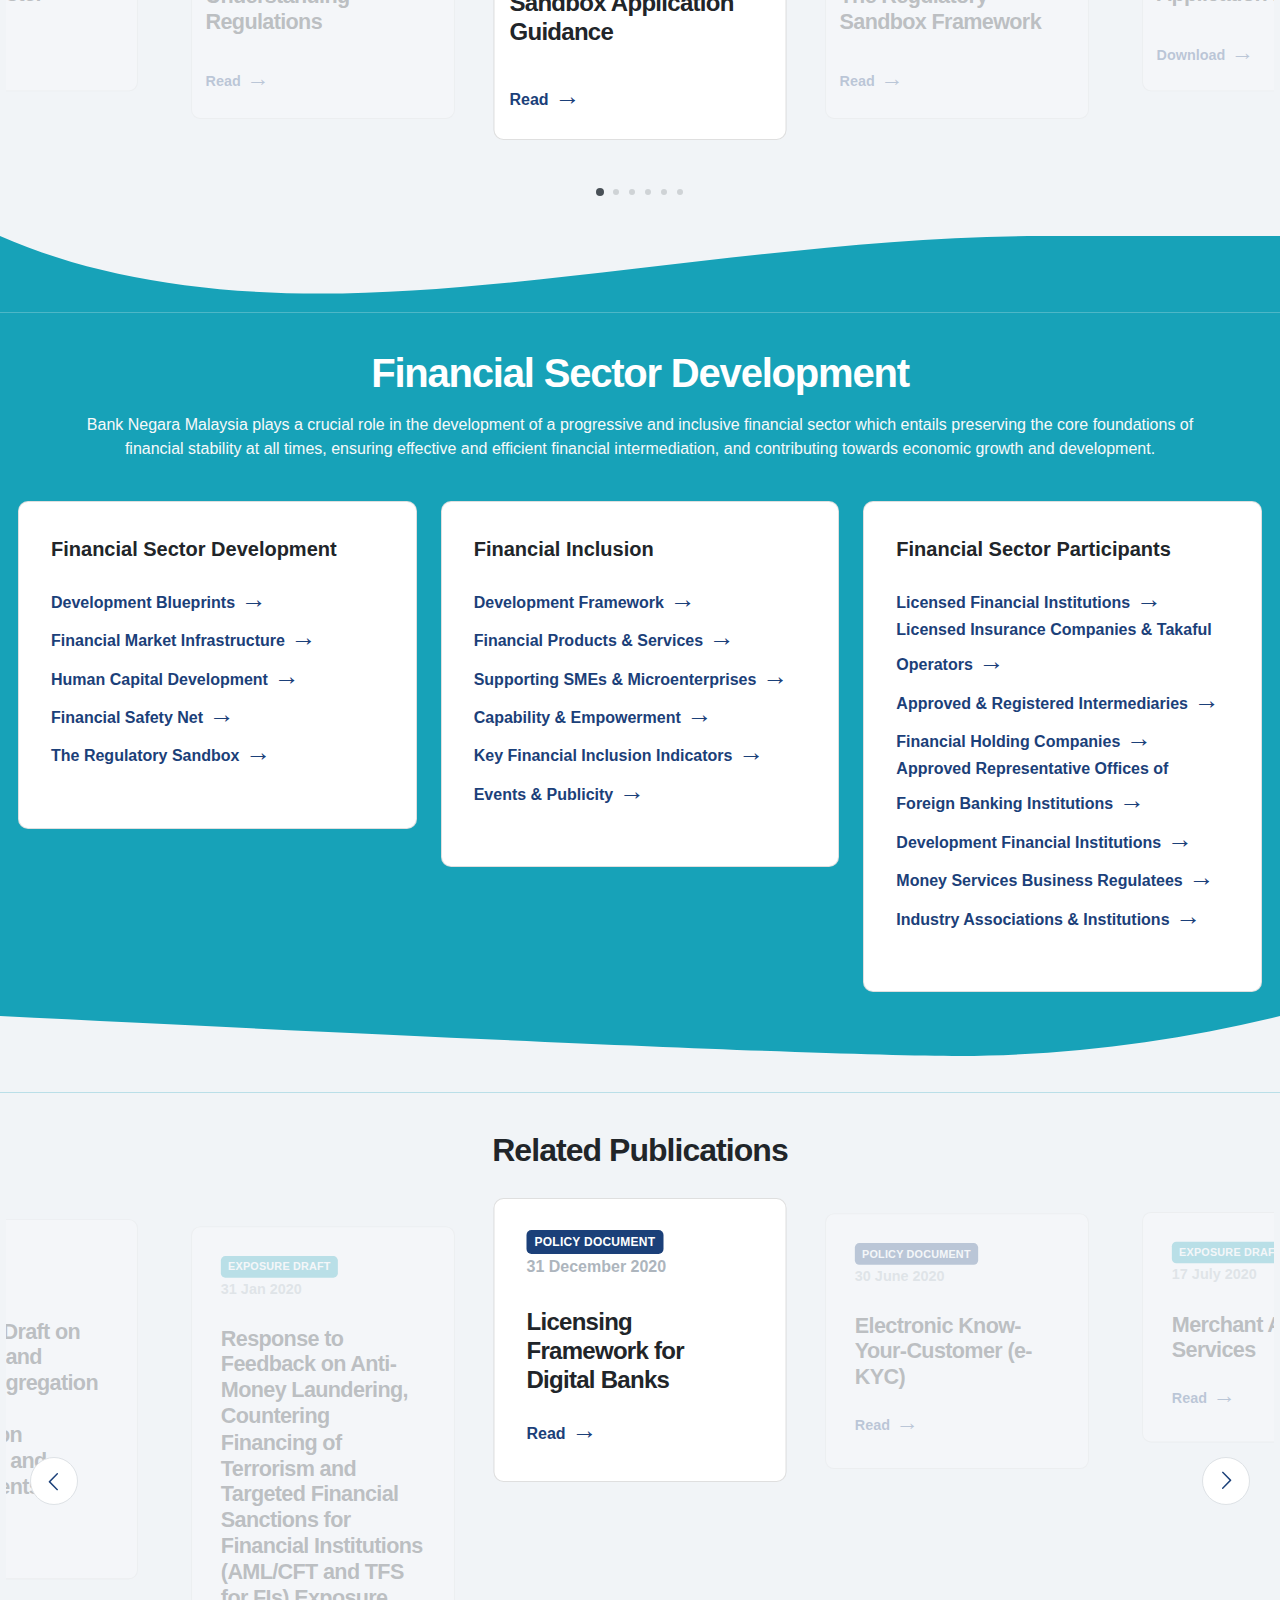
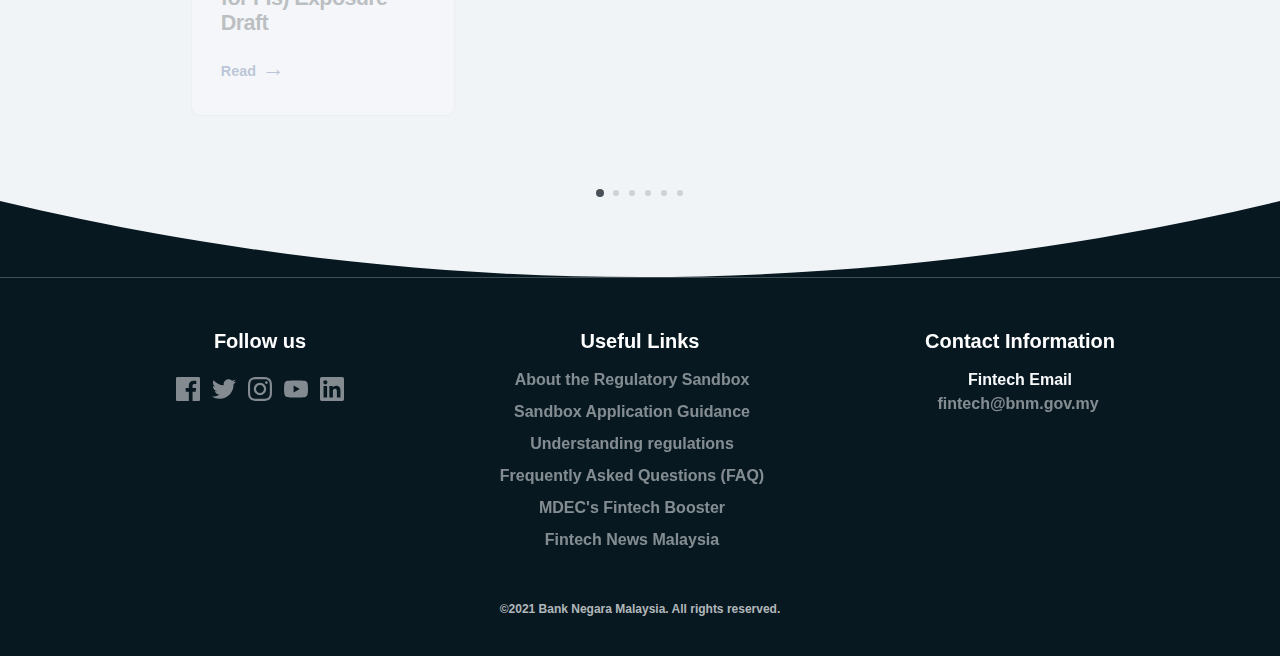
==== commit b3b19122: "update to JKK" ====
--- a/index.html
+++ b/index.html
@@ -153,15 +153,11 @@
                          <td class="h5 pt-1 pb-1" style="text-align: right;">16</td>
                        </tr>
                        <tr>
-                       </tr><tr>
-                        <th class="h5 pt-1 pb-1" scope="row">Authentication 
-                </th>
-                        <td class="h5 pt-1 pb-1" style="text-align: right;">6</td>
-                      </tr>
+                       </tr>
                        <tr>
                          <th class="h5 pt-1 pb-1" scope="row">Others
                  </th>
-                         <td class="h5 pt-1 pb-1" style="text-align: right;">7</td>
+                         <td class="h5 pt-1 pb-1" style="text-align: right;">13</td>
                        </tr>
                        </tbody></table>
                        <small style="text-align: center; font-size: 14px;" class="ml-2 text-muted">(Cumulative number of applicants since establishment of the Regulatory Sandbox)</small>
